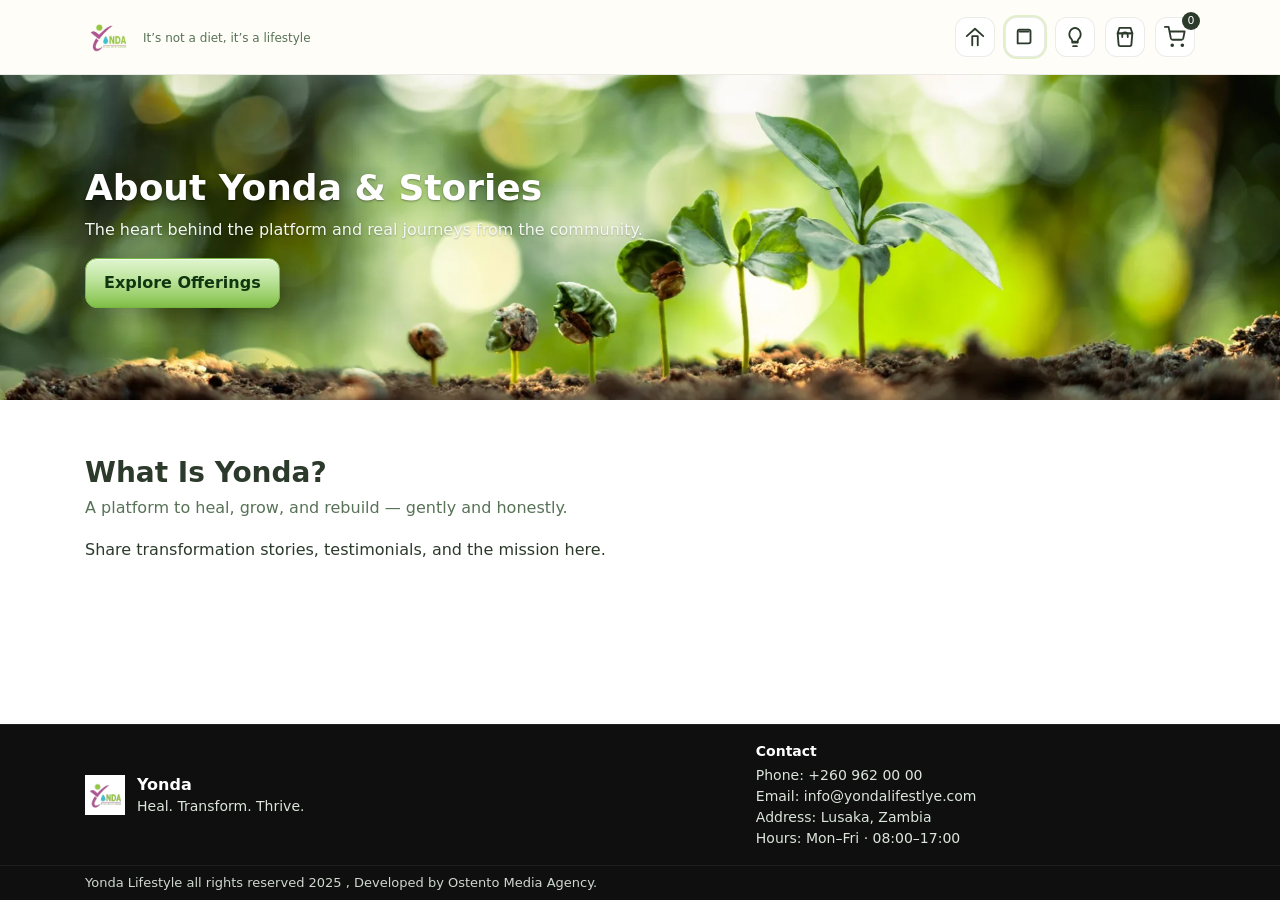
==== about-stories.html @ 1a81aca2 "feat: initialize Yonda life application with core site structure, global styles, and assets." ====
<!DOCTYPE html>
<html lang="en"><head>

  <meta charset="UTF-8">
  <meta name="viewport" content="width=device-width, initial-scale=1.0">
  <title>Yonda</title>
  <link rel="stylesheet" href="styles.css?v=6.4.3">
  <link rel="stylesheet" href="hero-images.css?v=6.4.3">
  <link rel="icon" href="icons/favicon.ico">
  <link rel="icon" type="image/png" sizes="32x32" href="icons/favicon-32x32.png">
  <link rel="icon" type="image/png" sizes="16x16" href="icons/favicon-16x16.png">
  <link rel="apple-touch-icon" href="icons/apple-touch-icon.png">
  <link rel="manifest" href="icons/site.webmanifest">
  <meta name="theme-color" content="#8BC34A">

<title>About & Stories – Yonda</title>
</head>
<body class="page-about">
<div class="site-wrapper">

  <header class="site-header">
    <div class="container">
      <div class="navbar">
        <div class="brand">
          <img src="images/yonda-logo.png" alt="Yonda logo" class="brand-logo-img" fetchpriority="high">
          <div><span class="brand-tagline">It’s not a diet, it’s a lifestyle</span></div>
        </div>
        <button class="nav-toggle" aria-expanded="false" aria-controls="site-menu" aria-label="Toggle menu"><svg viewBox="0 0 24 24" aria-hidden="true"><path d="M3 6h18M3 12h18M3 18h18" stroke="currentColor" stroke-width="2" stroke-linecap="round"/></svg></button>
        <nav id="site-menu" class="nav-links"><a href="index.html" class="nav-icon" aria-label="Home" title="Home"><svg viewBox="0 0 24 24" aria-hidden="true"><path d="M3 11l9-8 9 8"/><path d="M9 21V11h6v10"/></svg><span class="sr-only">Home</span></a> <a href="about-stories.html" class="nav-icon active" aria-label="About & Stories" title="About & Stories"><svg viewBox="0 0 24 24" aria-hidden="true"><path d="M4 19h12a2 2 0 0 0 2-2V6a2 2 0 0 0-2-2H6a2 2 0 0 0-2 2v13z"/><path d="M6 6h10"/></svg><span class="sr-only">About & Stories</span></a> <a href="learn-mindfulness.html" class="nav-icon" aria-label="Learn & Mindfulness" title="Learn & Mindfulness"><svg viewBox="0 0 24 24" aria-hidden="true"><path d="M9 18h6"/><path d="M10 22h4"/><path d="M12 2a7 7 0 0 0-4 12c1 1 1 2 1 3h6c0-1 0-2 1-3a7 7 0 0 0-4-12z"/></svg><span class="sr-only">Learn & Mindfulness</span></a> <a href="store.html" class="nav-icon" aria-label="Store (Courses & Books)" title="Store (Courses & Books)"><svg viewBox="0 0 24 24" aria-hidden="true"><path d="M6 2h12l2 6H4l2-6z"/><path d="M4 8h16l-1 12a2 2 0 0 1-2 2H7a2 2 0 0 1-2-2L4 8z"/><path d="M9 12v-2a3 3 0 0 1 6 0v2"/></svg><span class="sr-only">Store (Courses & Books)</span></a> <a href="cart.html" class="nav-icon" aria-label="Cart" title="Cart"><svg viewBox="0 0 24 24" aria-hidden="true"><circle cx="9" cy="21" r="1"/><circle cx="20" cy="21" r="1"/><path d="M1 1h4l2.5 12.5a2 2 0 0 0 2 1.5h9.5a2 2 0 0 0 2-1.5l1.5-7.5H6"/></svg><span id="cart-count" class="cart-badge">0</span><span class="sr-only">Cart</span></a></nav>
      </div>
    </div>
  </header>

<main>

<section class="hero">
  <div class="container">
    <div class="hero-content">
      <h1 class="hero-title">About Yonda & Stories</h1>
      <p class="hero-subtitle">The heart behind the platform and real journeys from the community.</p>
      <div class="hero-actions">
        <a href="store.html" class="btn btn-primary">Explore Offerings</a>
      </div>
    </div>
  </div>
</section>

<section class="section"><div class="container"><h2 class="section-heading">What Is Yonda?</h2><p class="section-subtitle">A platform to heal, grow, and rebuild — gently and honestly.</p><p>Share transformation stories, testimonials, and the mission here.</p></div></section>
</main>

<footer class="site-footer" role="contentinfo">
  <div class="footer-top">
    <div class="container footer-grid">
      <div class="footer-brand">
        <img src="images/yonda-footer.webp" alt="Yonda" loading="lazy" decoding="async" width="48" height="48">
        <div>
          <h4>Yonda</h4>
          <p>Heal. Transform. Thrive.</p>
        </div>
      </div>
      <div class="footer-contact">
        <strong>Contact</strong>
        <div>Phone: +260 962 00 00</div>
        <div>Email: info@yondalifestlye.com</div>
        <div>Address: Lusaka, Zambia</div>
        <div>Hours: Mon–Fri · 08:00–17:00</div>
      </div>
    </div>
  </div>
  <div class="footer-bottom">
    <div class="container" style="display:flex;justify-content:space-between;gap:12px;flex-wrap:wrap">
      <div>Yonda Lifestyle all rights reserved 2025 , Developed by Ostento Media Agency.</div>
      <div></div>
    </div>
  </div>
</footer>

</div>
<script src="products.js" defer></script><script src="site.js" defer></script>
<script src="menu.js" defer></script>
</body></html>
---- styles.css ----
:root{
  --green:#8BC34A; --green-dark:#689F38; --text:#2b3a2b; --muted:#577257;
  --card:#fff; --line:rgba(0,0,0,.08);
}

*{box-sizing:border-box}
html,body{height:100%}
body{margin:0; font:500 16px/1.5 system-ui,-apple-system,Segoe UI,Roboto,Inter,Arial; color:var(--text); background:#fff}

/* Layout core */
.site-wrapper{display:flex; min-height:100vh; flex-direction:column}
main{flex:1 0 auto}
.container{max-width:1150px; margin:0 auto; padding:0 20px}
.section{padding:56px 0}
.section-heading{margin:0 0 6px; font-size:28px; line-height:1.2}
.section-subtitle{margin:0 0 18px; color:var(--muted)}

/* Header — cream white, flat */
.site-header{background:#fffdf7; position:sticky; top:0; z-index:20; border-bottom:1px solid var(--line)}
.navbar{display:flex; align-items:center; justify-content:space-between; gap:14px; min-height:74px}
.brand{display:flex; align-items:center; gap:12px}
.brand-logo-img{width:46px; height:46px; object-fit:contain}
.brand-name{font-weight:800; letter-spacing:.2px}
.brand-tagline{font-size:12px; color:var(--muted)}

/* Nav icons — v6.1 behavior: always visible, wraps on mobile, NO toggle */
.nav-links{display:flex; align-items:center; gap:10px; flex-wrap:wrap}
.nav-icon{position:relative; display:inline-flex; align-items:center; justify-content:center; width:40px; height:40px; border-radius:12px; background:#fff; border:1px solid var(--line); transition:transform .15s ease, border-color .2s}
.nav-icon:hover{border-color:#cddfc6; transform:translateY(-1px)}
.nav-icon svg{width:22px; height:22px; stroke:#2b3a2b; stroke-width:2; fill:none; stroke-linecap:round; stroke-linejoin:round}
.nav-icon.active{outline:2px solid rgba(139,195,74,.25)}
.cart-badge{position:absolute; top:-6px; right:-6px; min-width:18px; height:18px; background:#2b3a2b; color:#fff; font-size:11px; border-radius:999px; display:inline-flex; align-items:center; justify-content:center; padding:0 5px}

/* Hero */
.hero{position:relative; padding:92px 0; background:#f6faf4 center/cover no-repeat}
.hero .container{position:relative}
.hero-title{font-size:36px; line-height:1.15; margin:0 0 10px}
.hero-subtitle{margin:0 0 16px; color:#2b3a2b; max-width:760px}

/* Grid & Cards */
.grid{display:grid; gap:16px}
.grid-3{grid-template-columns:repeat(3,minmax(0,1fr))}
@media (max-width:900px){ .grid-3{grid-template-columns:1fr} }
.card{background:var(--card); border:1px solid var(--line); border-radius:14px}
.card-tag{display:inline-block; background:#eaf6e7; color:#274227; padding:6px 10px; border-radius:999px; font-size:12px; margin:14px 14px 0}
.card-title{margin:10px 14px; font-size:18px}
.card-body{margin:0 14px 14px; color:#2b3a2b}
.card-image-placeholder{display:block; width:100%; aspect-ratio:16/9; background:linear-gradient(135deg,#e8f5e9,#f1f8e9); border-top:1px solid var(--line)}

/* Two column */
.two-column{display:grid; grid-template-columns:1fr 340px; gap:20px}
@media (max-width:900px){ .two-column{grid-template-columns:1fr} }
.aside-sticky{position:sticky; top:90px}

/* Buttons — glossy (as requested) */
.btn{position:relative; display:inline-block; border-radius:12px; padding:12px 18px; font-weight:800; text-decoration:none; border:1px solid #b9d9a0; cursor:pointer; background:#fff; color:#1b3a18; transition:transform .15s ease, filter .2s}
.btn:active{transform:translateY(1px)}
.btn:focus{outline:0; box-shadow:0 0 0 3px rgba(139,195,74,.22)}
.btn-primary{
  color:#103610;
  background-image:
    linear-gradient(180deg, rgba(255,255,255,.62), rgba(255,255,255,0)),
    linear-gradient(180deg, #ACE57F, #7FBE45);
  border:1px solid #78b63f;
  box-shadow: inset 0 1px 0 rgba(255,255,255,.55), 0 10px 18px rgba(139,195,74,.25);
}
.btn-primary:hover{ filter:brightness(1.04) }
.btn-outline{
  color:#214021;
  background-image:
    linear-gradient(180deg, rgba(255,255,255,.55), rgba(255,255,255,0)),
    linear-gradient(180deg, #ffffff, #f7fff0);
  border:1px solid #c8ddbb;
  box-shadow: inset 0 1px 0 rgba(255,255,255,.65);
}
.btn-outline:hover{ filter:brightness(1.02) }

/* Forms */
.fieldset{background:#fff; border:1px solid var(--line); border-radius:14px; padding:14px}
.legend{font-weight:800; margin:2px 0 12px}
.form{display:block}
.form-grid-2{display:grid; grid-template-columns:1fr 1fr; gap:12px}
@media (max-width:900px){ .form-grid-2{grid-template-columns:1fr} }
.label{display:block; font-size:13px; color:#2b3a2b; margin-bottom:6px}
.input,.textarea{width:100%; background:#fbfff7; border:1px solid #cddfc6; border-radius:12px; padding:12px 12px; font-size:16px; outline:0; transition:box-shadow .15s,border-color .15s}
.input:focus,.textarea:focus{border-color:#7fbf45; box-shadow:0 0 0 3px rgba(139,195,74,.22)}
.textarea{resize:vertical}
.help{font-size:12px; color:#577257; margin-top:5px}
.radio-row{display:flex; gap:8px; flex-wrap:wrap}
.radio-pill{display:inline-flex; align-items:center; gap:8px; padding:10px 14px; background:#fff; border:1px solid #cddfc6; border-radius:999px; cursor:pointer}
.radio-pill input{accent-color:#7fbf45}

/* Footer — black color, compact; content already in HTML */
.site-footer{margin-top:20px; background:#0e0f0e; color:#e9eee9; border-top:1px solid #1c1f1c}
.site-footer a{color:#b6e5a2; text-decoration:none}
.site-footer a:hover{text-decoration:underline}
.site-footer .footer-top{padding:16px 0}
.site-footer .footer-bottom{padding:8px 0; border-top:1px solid #1c1f1c; font-size:13px; line-height:1.35; color:#cfd8cf}
.site-footer .footer-grid{display:grid; grid-template-columns:1.5fr 1fr; gap:12px; align-items:center}
@media (max-width:900px){ .site-footer .footer-grid{grid-template-columns:1fr} }
.site-footer .footer-brand{display:flex; gap:12px; align-items:flex-start}
.site-footer .footer-brand img{width:40px; height:40px; object-fit:contain}
.site-footer .footer-brand h4{margin:0; font-size:16px; line-height:1.25; color:#fff}
.site-footer .footer-brand p{margin:2px 0 0; font-size:14px; line-height:1.35; color:#dce5dc}
.site-footer .footer-contact strong{display:block; margin-bottom:4px; font-size:14px; color:#fff}
.site-footer .footer-contact div{margin:2px 0; font-size:14px; line-height:1.35; color:#dce5dc}

/* A11y */
.sr-only{position:absolute; width:1px; height:1px; padding:0; margin:-1px; overflow:hidden; clip:rect(0,0,0,0); white-space:nowrap; border:0}


/* === v6.4.4: Hero text to white for stronger contrast on imagery === */
.hero-title{ color:#ffffff !important; text-shadow:0 1px 2px rgba(0,0,0,.35); }
.hero-subtitle{ color:#f3f8f3 !important; text-shadow:0 1px 2px rgba(0,0,0,.25); }
/* Keep buttons readable on photo backgrounds */
.hero .btn-primary{ box-shadow: inset 0 1px 0 rgba(255,255,255,.55), 0 10px 18px rgba(0,0,0,.25); }
.hero .btn-outline{ background-image:
  linear-gradient(180deg, rgba(255,255,255,.65), rgba(255,255,255,.08)),
  linear-gradient(180deg, #ffffff, #f7fff0);
}



/* v6.4.5: Two-shade green typography */
body, .card-body, .section-heading{ color: var(--text); }
.section-subtitle, .help, .brand-tagline{ color: var(--muted); }



/* v6.4.6 — Info card layout for short notices */
.info-card .info-row{
  display:flex; align-items:flex-start; gap:10px; padding:12px 14px; border-top:1px solid var(--line);
}
.info-card .info-row:first-child{ border-top:none; }
.info-card .info-row svg{
  width:18px; height:18px; flex:0 0 18px;
  stroke: var(--muted); stroke-width:2; fill:none; stroke-linecap:round; stroke-linejoin:round;
  margin-top:2px;
}
.info-card .info-text{
  margin:0; color: var(--muted);
  line-height:1.45;
}


/* v6.4.7 — Mobile hamburger nav (desktop unchanged) */
.nav-toggle{
  display:none; align-items:center; justify-content:center;
  width:40px; height:40px; border-radius:12px;
  background:#fff; border:1px solid var(--line); color:#2b3a2b;
  cursor:pointer; transition:transform .15s ease, border-color .2s;
}
.nav-toggle:hover{ border-color:#cddfc6; transform:translateY(-1px); }
.nav-toggle svg{ width:22px; height:22px; }

@media (max-width:900px){
  .navbar{ flex-wrap:wrap; }
  .nav-toggle{ display:inline-flex; }
  .nav-links{
    display:none; width:100%; margin-top:8px;
    background:#fffdf7; border:1px solid var(--line); border-radius:12px; padding:8px;
  }
  body.nav-open .nav-links{ display:flex; flex-wrap:wrap; }
}
---- hero-images.css ----
body.page-home .hero{background-image:image-set(url('images/hero-wellness-home.webp') type('image/webp'), url('images/hero-wellness-home.jpg') type('image/jpeg'));}
body.page-about .hero{background-image:image-set(url('images/hero-wellness-about.webp') type('image/webp'), url('images/hero-wellness-about.jpg') type('image/jpeg'));}
body.page-learn .hero{background-image:image-set(url('images/hero-wellness-learn.webp') type('image/webp'), url('images/hero-wellness-learn.jpg') type('image/jpeg'));}
body.page-store .hero{background-image:image-set(url('images/hero-wellness-store.webp') type('image/webp'), url('images/hero-wellness-store.jpg') type('image/jpeg'));}
body.page-cart .hero{background-image:image-set(url('images/hero-wellness-cart.webp') type('image/webp'), url('images/hero-wellness-cart.jpg') type('image/jpeg'));}
body.page-checkout .hero{background-image:image-set(url('images/hero-wellness-checkout.webp') type('image/webp'), url('images/hero-wellness-checkout.jpg') type('image/jpeg'));}
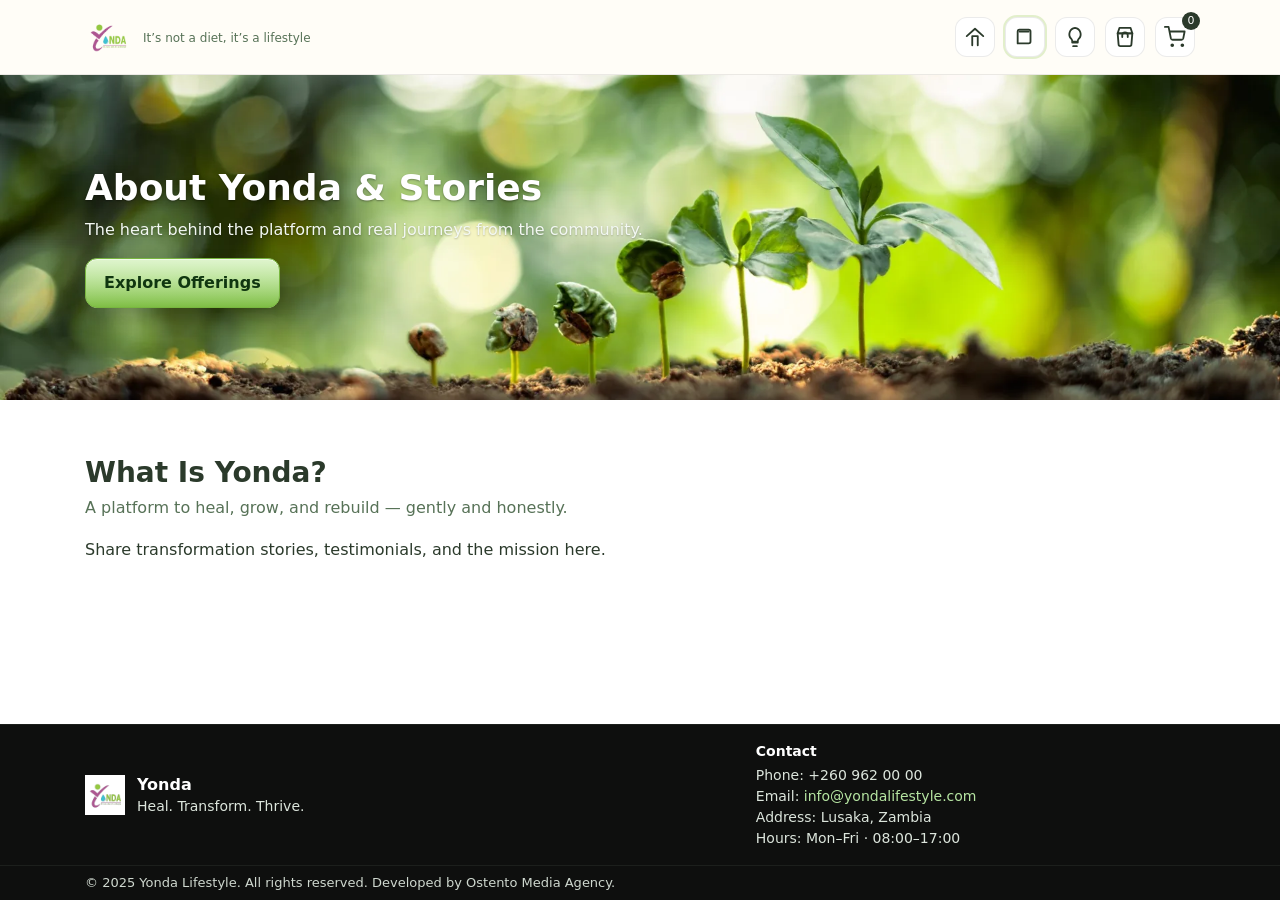
==== commit b3bc2c4e: "Fix cart/checkout bugs and harden the site - Remove duplicate <title> on every page so descriptive t" ====
--- a/about-stories.html
+++ b/about-stories.html
@@ -3,17 +3,20 @@
 
   <meta charset="UTF-8">
   <meta name="viewport" content="width=device-width, initial-scale=1.0">
-  <title>Yonda</title>
-  <link rel="stylesheet" href="styles.css?v=6.4.3">
-  <link rel="stylesheet" href="hero-images.css?v=6.4.3">
+  <title>About & Stories – Yonda</title>
+  <meta name="description" content="The mission behind Yonda and real transformation stories from our community.">
+  <link rel="stylesheet" href="styles.css?v=6.5.0">
+  <link rel="stylesheet" href="hero-images.css?v=6.5.0">
   <link rel="icon" href="icons/favicon.ico">
   <link rel="icon" type="image/png" sizes="32x32" href="icons/favicon-32x32.png">
   <link rel="icon" type="image/png" sizes="16x16" href="icons/favicon-16x16.png">
   <link rel="apple-touch-icon" href="icons/apple-touch-icon.png">
   <link rel="manifest" href="icons/site.webmanifest">
   <meta name="theme-color" content="#8BC34A">
-
-<title>About & Stories – Yonda</title>
+  <meta property="og:title" content="About & Stories – Yonda">
+  <meta property="og:description" content="The mission behind Yonda and real transformation stories from our community.">
+  <meta property="og:type" content="website">
+  <meta property="og:image" content="images/yonda-logo.png">
 </head>
 <body class="page-about">
 <div class="site-wrapper">
@@ -61,7 +64,7 @@
       <div class="footer-contact">
         <strong>Contact</strong>
         <div>Phone: +260 962 00 00</div>
-        <div>Email: info@yondalifestlye.com</div>
+        <div>Email: <a href="mailto:info@yondalifestyle.com">info@yondalifestyle.com</a></div>
         <div>Address: Lusaka, Zambia</div>
         <div>Hours: Mon–Fri · 08:00–17:00</div>
       </div>
@@ -69,7 +72,7 @@
   </div>
   <div class="footer-bottom">
     <div class="container" style="display:flex;justify-content:space-between;gap:12px;flex-wrap:wrap">
-      <div>Yonda Lifestyle all rights reserved 2025 , Developed by Ostento Media Agency.</div>
+      <div>© 2025 Yonda Lifestyle. All rights reserved. Developed by Ostento Media Agency.</div>
       <div></div>
     </div>
   </div>
--- a/styles.css
+++ b/styles.css
@@ -163,3 +163,40 @@
   }
   body.nav-open .nav-links{ display:flex; flex-wrap:wrap; }
 }
+
+
+/* v6.5.0 — Store filters, cart/checkout rows, and form validation */
+
+/* Active store filter */
+.btn[data-filter][aria-pressed="true"]{
+  color:#103610;
+  background-image:
+    linear-gradient(180deg, rgba(255,255,255,.62), rgba(255,255,255,0)),
+    linear-gradient(180deg, #ACE57F, #7FBE45);
+  border:1px solid #78b63f;
+  box-shadow: inset 0 1px 0 rgba(255,255,255,.55);
+}
+
+/* Add-to-cart confirmation state */
+.btn-added{ filter:brightness(1.05); cursor:default; }
+
+/* Cart line items */
+.cart-row{ padding:12px; margin-bottom:8px; }
+.qty-input{
+  width:70px; margin:0 6px; padding:6px 8px;
+  background:#fbfff7; border:1px solid #cddfc6; border-radius:8px; font-size:15px;
+}
+.qty-input:focus{ outline:0; border-color:#7fbf45; box-shadow:0 0 0 3px rgba(139,195,74,.22); }
+.cart-remove{ float:right; padding:8px 12px; }
+
+/* Order summary rows (cart + checkout) */
+.summary-row{ display:flex; justify-content:space-between; }
+.summary-line{ display:flex; justify-content:space-between; margin:6px 0; }
+
+/* Form validation feedback */
+.input-error{ border-color:#d64545 !important; box-shadow:0 0 0 3px rgba(214,69,69,.18) !important; }
+.form-error{
+  margin:0 0 .8rem; padding:10px 12px;
+  background:#fdecec; border:1px solid #f3b4b4; border-radius:10px;
+  color:#8a1f1f; font-size:14px; line-height:1.4;
+}
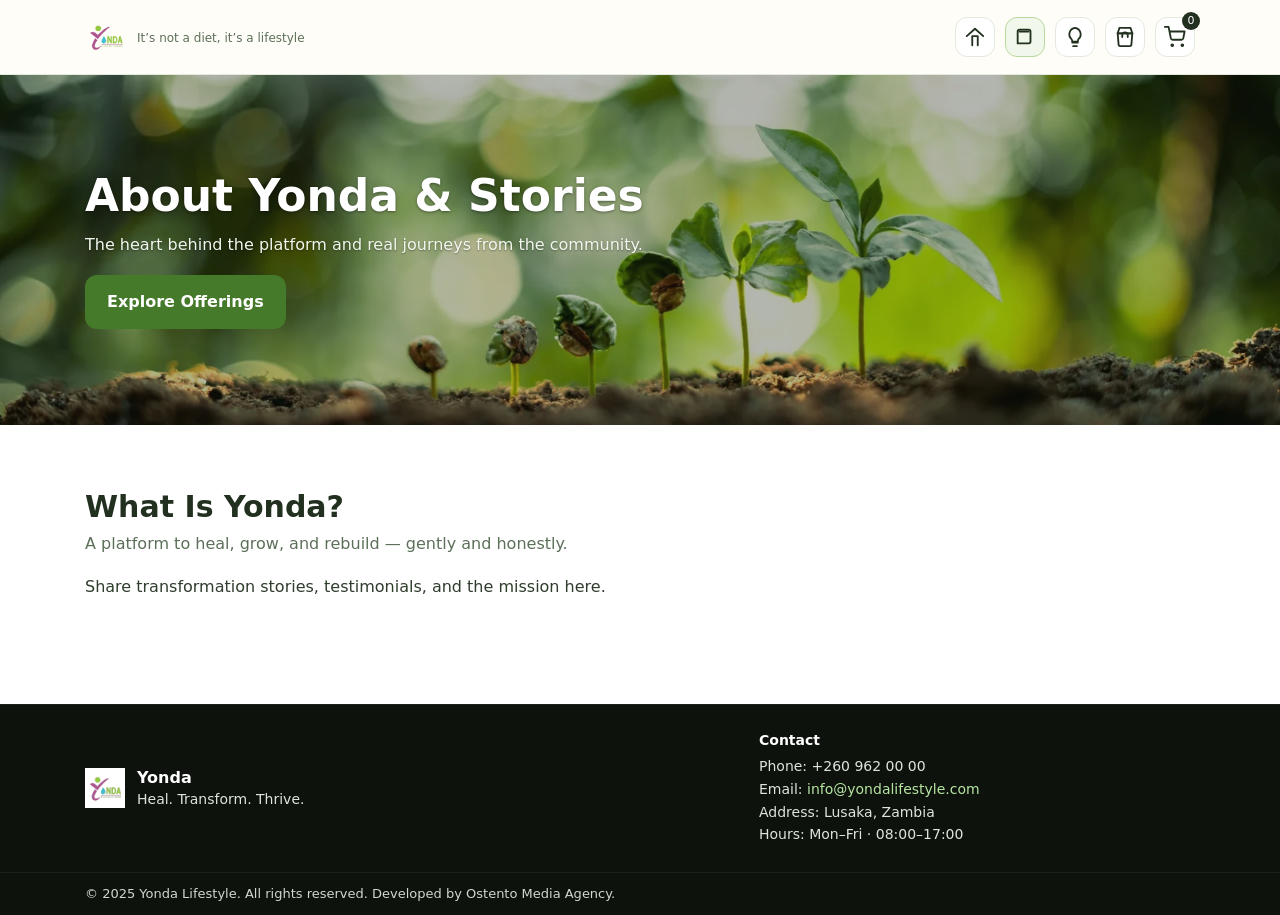
==== commit 62f7681f: "Redesign UI: flat/solid, mobile-first, chunky product cards - Rewrite styles.css as a mobile-first s" ====
--- a/about-stories.html
+++ b/about-stories.html
@@ -5,8 +5,8 @@
   <meta name="viewport" content="width=device-width, initial-scale=1.0">
   <title>About & Stories – Yonda</title>
   <meta name="description" content="The mission behind Yonda and real transformation stories from our community.">
-  <link rel="stylesheet" href="styles.css?v=6.5.0">
-  <link rel="stylesheet" href="hero-images.css?v=6.5.0">
+  <link rel="stylesheet" href="styles.css?v=6.6.0">
+  <link rel="stylesheet" href="hero-images.css?v=6.6.0">
   <link rel="icon" href="icons/favicon.ico">
   <link rel="icon" type="image/png" sizes="32x32" href="icons/favicon-32x32.png">
   <link rel="icon" type="image/png" sizes="16x16" href="icons/favicon-16x16.png">
--- a/styles.css
+++ b/styles.css
@@ -1,202 +1,270 @@
+/* ============================================================
+   Yonda — mobile-first, flat/solid design system (v6.6.0)
+   ============================================================ */
 
 :root{
-  --green:#8BC34A; --green-dark:#689F38; --text:#2b3a2b; --muted:#577257;
-  --card:#fff; --line:rgba(0,0,0,.08);
+  /* Greens */
+  --green:#7cb342;
+  --green-50:#f1f7ea;
+  --green-100:#e4f0d8;
+  --green-300:#b9d99c;
+  --green-600:#5a9636;
+  --green-700:#457a2a;
+  --green-800:#356021;
+
+  /* Neutrals */
+  --ink:#22301f;
+  --text:#2f3d2c;
+  --muted:#5c7059;
+  --line:#e3e9dd;
+  --bg:#ffffff;
+  --bg-soft:#f4f7ef;
+  --card:#ffffff;
+
+  --tag-bg:#e9f3e1;
+  --tag-text:#33612a;
+  --focus:#8bc34a;
+
+  --radius:14px;
+  --radius-lg:18px;
+  --shadow:0 6px 20px rgba(34,48,31,.08);
 }
 
 *{box-sizing:border-box}
+html{scroll-behavior:smooth}
 html,body{height:100%}
-body{margin:0; font:500 16px/1.5 system-ui,-apple-system,Segoe UI,Roboto,Inter,Arial; color:var(--text); background:#fff}
-
-/* Layout core */
+body{
+  margin:0;
+  font:400 16px/1.6 system-ui,-apple-system,Segoe UI,Roboto,Inter,Arial,sans-serif;
+  color:var(--text); background:var(--bg);
+  -webkit-font-smoothing:antialiased;
+}
+img{max-width:100%; height:auto}
+a{color:var(--green-800)}
+
+/* -------- Layout core (mobile-first) -------- */
 .site-wrapper{display:flex; min-height:100vh; flex-direction:column}
 main{flex:1 0 auto}
-.container{max-width:1150px; margin:0 auto; padding:0 20px}
-.section{padding:56px 0}
-.section-heading{margin:0 0 6px; font-size:28px; line-height:1.2}
+.container{width:100%; max-width:1150px; margin:0 auto; padding:0 16px}
+.section{padding:40px 0}
+.section-heading{margin:0 0 6px; font-size:24px; line-height:1.2; color:var(--ink); font-weight:800}
 .section-subtitle{margin:0 0 18px; color:var(--muted)}
 
-/* Header — cream white, flat */
+/* -------- Header -------- */
 .site-header{background:#fffdf7; position:sticky; top:0; z-index:20; border-bottom:1px solid var(--line)}
-.navbar{display:flex; align-items:center; justify-content:space-between; gap:14px; min-height:74px}
-.brand{display:flex; align-items:center; gap:12px}
-.brand-logo-img{width:46px; height:46px; object-fit:contain}
+.navbar{display:flex; align-items:center; justify-content:space-between; gap:12px; min-height:64px}
+.brand{display:flex; align-items:center; gap:10px}
+.brand-logo-img{width:42px; height:42px; object-fit:contain}
 .brand-name{font-weight:800; letter-spacing:.2px}
 .brand-tagline{font-size:12px; color:var(--muted)}
 
-/* Nav icons — v6.1 behavior: always visible, wraps on mobile, NO toggle */
-.nav-links{display:flex; align-items:center; gap:10px; flex-wrap:wrap}
-.nav-icon{position:relative; display:inline-flex; align-items:center; justify-content:center; width:40px; height:40px; border-radius:12px; background:#fff; border:1px solid var(--line); transition:transform .15s ease, border-color .2s}
-.nav-icon:hover{border-color:#cddfc6; transform:translateY(-1px)}
-.nav-icon svg{width:22px; height:22px; stroke:#2b3a2b; stroke-width:2; fill:none; stroke-linecap:round; stroke-linejoin:round}
-.nav-icon.active{outline:2px solid rgba(139,195,74,.25)}
-.cart-badge{position:absolute; top:-6px; right:-6px; min-width:18px; height:18px; background:#2b3a2b; color:#fff; font-size:11px; border-radius:999px; display:inline-flex; align-items:center; justify-content:center; padding:0 5px}
-
-/* Hero */
-.hero{position:relative; padding:92px 0; background:#f6faf4 center/cover no-repeat}
-.hero .container{position:relative}
-.hero-title{font-size:36px; line-height:1.15; margin:0 0 10px}
-.hero-subtitle{margin:0 0 16px; color:#2b3a2b; max-width:760px}
-
-/* Grid & Cards */
-.grid{display:grid; gap:16px}
-.grid-3{grid-template-columns:repeat(3,minmax(0,1fr))}
-@media (max-width:900px){ .grid-3{grid-template-columns:1fr} }
-.card{background:var(--card); border:1px solid var(--line); border-radius:14px}
-.card-tag{display:inline-block; background:#eaf6e7; color:#274227; padding:6px 10px; border-radius:999px; font-size:12px; margin:14px 14px 0}
-.card-title{margin:10px 14px; font-size:18px}
-.card-body{margin:0 14px 14px; color:#2b3a2b}
-.card-image-placeholder{display:block; width:100%; aspect-ratio:16/9; background:linear-gradient(135deg,#e8f5e9,#f1f8e9); border-top:1px solid var(--line)}
-
-/* Two column */
-.two-column{display:grid; grid-template-columns:1fr 340px; gap:20px}
-@media (max-width:900px){ .two-column{grid-template-columns:1fr} }
-.aside-sticky{position:sticky; top:90px}
-
-/* Buttons — glossy (as requested) */
-.btn{position:relative; display:inline-block; border-radius:12px; padding:12px 18px; font-weight:800; text-decoration:none; border:1px solid #b9d9a0; cursor:pointer; background:#fff; color:#1b3a18; transition:transform .15s ease, filter .2s}
-.btn:active{transform:translateY(1px)}
-.btn:focus{outline:0; box-shadow:0 0 0 3px rgba(139,195,74,.22)}
-.btn-primary{
-  color:#103610;
-  background-image:
-    linear-gradient(180deg, rgba(255,255,255,.62), rgba(255,255,255,0)),
-    linear-gradient(180deg, #ACE57F, #7FBE45);
-  border:1px solid #78b63f;
-  box-shadow: inset 0 1px 0 rgba(255,255,255,.55), 0 10px 18px rgba(139,195,74,.25);
-}
-.btn-primary:hover{ filter:brightness(1.04) }
-.btn-outline{
-  color:#214021;
-  background-image:
-    linear-gradient(180deg, rgba(255,255,255,.55), rgba(255,255,255,0)),
-    linear-gradient(180deg, #ffffff, #f7fff0);
-  border:1px solid #c8ddbb;
-  box-shadow: inset 0 1px 0 rgba(255,255,255,.65);
-}
-.btn-outline:hover{ filter:brightness(1.02) }
-
-/* Forms */
-.fieldset{background:#fff; border:1px solid var(--line); border-radius:14px; padding:14px}
-.legend{font-weight:800; margin:2px 0 12px}
+/* Nav — mobile-first: toggle button + collapsible menu */
+.nav-toggle{
+  display:inline-flex; align-items:center; justify-content:center;
+  width:44px; height:44px; border-radius:12px;
+  background:#fff; border:1px solid var(--line); color:var(--ink);
+  cursor:pointer; transition:border-color .2s;
+}
+.nav-toggle:hover{ border-color:var(--green-300) }
+.nav-toggle svg{ width:24px; height:24px }
+
+.nav-links{
+  display:none; width:100%; margin-top:8px;
+  background:#fffdf7; border:1px solid var(--line); border-radius:12px; padding:8px;
+  flex-wrap:wrap; gap:8px;
+}
+body.nav-open .nav-links{ display:flex }
+
+.nav-icon{
+  position:relative; display:inline-flex; align-items:center; justify-content:center;
+  width:44px; height:44px; border-radius:12px;
+  background:#fff; border:1px solid var(--line); transition:border-color .2s, background-color .2s;
+}
+.nav-icon:hover{ border-color:var(--green-300) }
+.nav-icon svg{ width:22px; height:22px; stroke:var(--ink); stroke-width:2; fill:none; stroke-linecap:round; stroke-linejoin:round }
+.nav-icon.active{ background:var(--green-50); border-color:var(--green-300) }
+.cart-badge{
+  position:absolute; top:-6px; right:-6px; min-width:18px; height:18px;
+  background:var(--ink); color:#fff; font-size:11px; border-radius:999px;
+  display:inline-flex; align-items:center; justify-content:center; padding:0 5px;
+}
+
+/* -------- Hero -------- */
+.hero{position:relative; padding:56px 0; background:#eef4e8 center/cover no-repeat}
+.hero::after{content:""; position:absolute; inset:0; background:rgba(20,32,16,.32)}
+.hero .container{position:relative; z-index:1}
+.hero-title{font-size:30px; line-height:1.15; margin:0 0 10px; color:#fff; font-weight:800; text-shadow:0 1px 3px rgba(0,0,0,.4)}
+.hero-subtitle{margin:0 0 18px; color:#f2f7ee; max-width:720px; text-shadow:0 1px 2px rgba(0,0,0,.35)}
+.hero-actions{display:flex; flex-wrap:wrap; gap:12px}
+
+/* -------- Buttons (solid, flat) -------- */
+.btn{
+  display:inline-flex; align-items:center; justify-content:center; gap:8px;
+  min-height:48px; padding:12px 20px;
+  border-radius:12px; border:2px solid transparent;
+  font-weight:700; font-size:16px; text-decoration:none; cursor:pointer;
+  transition:background-color .15s ease, border-color .15s ease, color .15s ease;
+}
+.btn:active{ transform:translateY(1px) }
+.btn:focus-visible{ outline:3px solid var(--focus); outline-offset:2px }
+.btn-primary{ background:var(--green-700); color:#fff; border-color:var(--green-700) }
+.btn-primary:hover{ background:var(--green-800); border-color:var(--green-800) }
+.btn-outline{ background:#fff; color:var(--green-800); border-color:var(--green-300) }
+.btn-outline:hover{ background:var(--green-50); border-color:var(--green-600) }
+.btn-block{ width:100% }
+
+/* -------- Grid & generic cards -------- */
+.grid{display:grid; gap:16px; grid-template-columns:1fr}
+.card{background:var(--card); border:1px solid var(--line); border-radius:var(--radius); overflow:hidden}
+.card-tag{
+  display:inline-block; background:var(--tag-bg); color:var(--tag-text);
+  padding:5px 12px; border-radius:999px; font-size:12px; font-weight:700; margin:14px 14px 0;
+}
+.card-title{margin:10px 14px; font-size:18px; color:var(--ink); font-weight:800}
+.card-body{margin:0 14px 14px; color:var(--text)}
+.card-image-placeholder{
+  display:flex; align-items:center; justify-content:center;
+  width:100%; aspect-ratio:16/10; background:var(--green-50); border-bottom:1px solid var(--line);
+  color:var(--green-600); font-size:38px;
+}
+.card-image-placeholder::before{ content:"🌿" }
+
+/* -------- Product cards (chunky) -------- */
+.product-card{display:flex; flex-direction:column; transition:border-color .15s ease, box-shadow .15s ease, transform .15s ease}
+.product-card:hover{ border-color:var(--green-300); box-shadow:var(--shadow); transform:translateY(-2px) }
+.product-cover{
+  display:flex; align-items:center; justify-content:center;
+  aspect-ratio:16/9; width:100%; color:#fff;
+}
+.product-cover .product-emoji{ font-size:56px; line-height:1; filter:drop-shadow(0 2px 3px rgba(0,0,0,.25)) }
+.product-cover--course{ background:#3f7a2b }
+.product-cover--ebook{ background:#4f9a86 }
+.product-cover--book{ background:#8a9a3c }
+.product-info{display:flex; flex-direction:column; flex:1; padding:0 4px 4px}
+.product-title{margin:12px 16px 6px; font-size:20px; line-height:1.25; color:var(--ink); font-weight:800}
+.product-blurb{margin:0 16px 14px; color:var(--muted); font-size:14.5px}
+.product-foot{margin-top:auto; padding:0 16px 16px}
+.product-price{display:block; font-size:22px; font-weight:800; color:var(--green-800); margin-bottom:12px}
+
+/* -------- Two column layout -------- */
+.two-column{display:grid; grid-template-columns:1fr; gap:20px}
+.aside-sticky{position:static}
+
+/* -------- Forms -------- */
+.fieldset{background:#fff; border:1px solid var(--line); border-radius:var(--radius); padding:16px}
+.legend{font-weight:800; margin:2px 0 12px; color:var(--ink)}
 .form{display:block}
-.form-grid-2{display:grid; grid-template-columns:1fr 1fr; gap:12px}
-@media (max-width:900px){ .form-grid-2{grid-template-columns:1fr} }
-.label{display:block; font-size:13px; color:#2b3a2b; margin-bottom:6px}
-.input,.textarea{width:100%; background:#fbfff7; border:1px solid #cddfc6; border-radius:12px; padding:12px 12px; font-size:16px; outline:0; transition:box-shadow .15s,border-color .15s}
-.input:focus,.textarea:focus{border-color:#7fbf45; box-shadow:0 0 0 3px rgba(139,195,74,.22)}
+.form-grid-2{display:grid; grid-template-columns:1fr; gap:12px}
+.label{display:block; font-size:13px; color:var(--text); margin-bottom:6px; font-weight:600}
+.input,.textarea{
+  width:100%; background:#fff; border:1px solid var(--green-300); border-radius:12px;
+  padding:12px; font-size:16px; color:var(--text); outline:0;
+  transition:box-shadow .15s, border-color .15s;
+}
+.input:focus,.textarea:focus{ border-color:var(--green-600); box-shadow:0 0 0 3px rgba(139,195,74,.22) }
 .textarea{resize:vertical}
-.help{font-size:12px; color:#577257; margin-top:5px}
+.help{font-size:12px; color:var(--muted); margin-top:5px}
 .radio-row{display:flex; gap:8px; flex-wrap:wrap}
-.radio-pill{display:inline-flex; align-items:center; gap:8px; padding:10px 14px; background:#fff; border:1px solid #cddfc6; border-radius:999px; cursor:pointer}
-.radio-pill input{accent-color:#7fbf45}
-
-/* Footer — black color, compact; content already in HTML */
-.site-footer{margin-top:20px; background:#0e0f0e; color:#e9eee9; border-top:1px solid #1c1f1c}
+.radio-pill{
+  display:inline-flex; align-items:center; gap:8px; padding:11px 15px;
+  background:#fff; border:2px solid var(--green-300); border-radius:999px; cursor:pointer;
+  font-weight:600; transition:border-color .15s, background-color .15s;
+}
+.radio-pill:hover{ border-color:var(--green-600) }
+.radio-pill:has(input:checked){ background:var(--green-50); border-color:var(--green-700); color:var(--green-800) }
+.radio-pill input{ accent-color:var(--green-700) }
+
+/* -------- Cart & checkout rows -------- */
+.btn[data-filter]{padding:10px 16px; min-height:44px}
+.btn[data-filter][aria-pressed="true"]{ background:var(--green-700); color:#fff; border-color:var(--green-700) }
+.btn-added{ background:var(--green-800); color:#fff; border-color:var(--green-800); cursor:default }
+
+.cart-row{ padding:14px 16px; margin-bottom:10px }
+.cart-row strong{ color:var(--ink) }
+.qty-input{
+  width:72px; margin:0 6px; padding:8px; text-align:center;
+  background:#fff; border:1px solid var(--green-300); border-radius:8px; font-size:15px;
+}
+.qty-input:focus{ outline:0; border-color:var(--green-600); box-shadow:0 0 0 3px rgba(139,195,74,.22) }
+.cart-remove{ float:right; padding:8px 12px; min-height:auto }
+
+.summary-row{ display:flex; justify-content:space-between; font-size:18px }
+.summary-row strong{ color:var(--ink) }
+.summary-line{ display:flex; justify-content:space-between; margin:8px 0 }
+
+/* -------- Form validation -------- */
+.input-error{ border-color:#d64545 !important; box-shadow:0 0 0 3px rgba(214,69,69,.18) !important }
+.form-error{
+  margin:0 0 .8rem; padding:12px 14px;
+  background:#fdecec; border:1px solid #f3b4b4; border-radius:12px;
+  color:#8a1f1f; font-size:14px; line-height:1.45; font-weight:600;
+}
+
+/* -------- Info card -------- */
+.info-card .info-row{
+  display:flex; align-items:flex-start; gap:10px; padding:14px 16px; border-top:1px solid var(--line);
+}
+.info-card .info-row:first-child{ border-top:none }
+.info-card .info-row svg{
+  width:18px; height:18px; flex:0 0 18px;
+  stroke:var(--green-600); stroke-width:2; fill:none; stroke-linecap:round; stroke-linejoin:round; margin-top:2px;
+}
+.info-card .info-text{ margin:0; color:var(--muted); line-height:1.45 }
+
+/* -------- Footer -------- */
+.site-footer{margin-top:24px; background:#0e120d; color:#e9eee9; border-top:1px solid #1c1f1c}
 .site-footer a{color:#b6e5a2; text-decoration:none}
 .site-footer a:hover{text-decoration:underline}
-.site-footer .footer-top{padding:16px 0}
-.site-footer .footer-bottom{padding:8px 0; border-top:1px solid #1c1f1c; font-size:13px; line-height:1.35; color:#cfd8cf}
-.site-footer .footer-grid{display:grid; grid-template-columns:1.5fr 1fr; gap:12px; align-items:center}
-@media (max-width:900px){ .site-footer .footer-grid{grid-template-columns:1fr} }
+.site-footer .footer-top{padding:24px 0}
+.site-footer .footer-bottom{padding:12px 0; border-top:1px solid #1c1f1c; font-size:13px; line-height:1.4; color:#cfd8cf}
+.site-footer .footer-grid{display:grid; grid-template-columns:1fr; gap:20px}
 .site-footer .footer-brand{display:flex; gap:12px; align-items:flex-start}
 .site-footer .footer-brand img{width:40px; height:40px; object-fit:contain}
 .site-footer .footer-brand h4{margin:0; font-size:16px; line-height:1.25; color:#fff}
 .site-footer .footer-brand p{margin:2px 0 0; font-size:14px; line-height:1.35; color:#dce5dc}
-.site-footer .footer-contact strong{display:block; margin-bottom:4px; font-size:14px; color:#fff}
-.site-footer .footer-contact div{margin:2px 0; font-size:14px; line-height:1.35; color:#dce5dc}
-
-/* A11y */
+.site-footer .footer-contact strong{display:block; margin-bottom:6px; font-size:14px; color:#fff}
+.site-footer .footer-contact div{margin:3px 0; font-size:14px; line-height:1.4; color:#dce5dc}
+
+/* -------- A11y -------- */
 .sr-only{position:absolute; width:1px; height:1px; padding:0; margin:-1px; overflow:hidden; clip:rect(0,0,0,0); white-space:nowrap; border:0}
 
-
-/* === v6.4.4: Hero text to white for stronger contrast on imagery === */
-.hero-title{ color:#ffffff !important; text-shadow:0 1px 2px rgba(0,0,0,.35); }
-.hero-subtitle{ color:#f3f8f3 !important; text-shadow:0 1px 2px rgba(0,0,0,.25); }
-/* Keep buttons readable on photo backgrounds */
-.hero .btn-primary{ box-shadow: inset 0 1px 0 rgba(255,255,255,.55), 0 10px 18px rgba(0,0,0,.25); }
-.hero .btn-outline{ background-image:
-  linear-gradient(180deg, rgba(255,255,255,.65), rgba(255,255,255,.08)),
-  linear-gradient(180deg, #ffffff, #f7fff0);
-}
-
-
-
-/* v6.4.5: Two-shade green typography */
-body, .card-body, .section-heading{ color: var(--text); }
-.section-subtitle, .help, .brand-tagline{ color: var(--muted); }
-
-
-
-/* v6.4.6 — Info card layout for short notices */
-.info-card .info-row{
-  display:flex; align-items:flex-start; gap:10px; padding:12px 14px; border-top:1px solid var(--line);
-}
-.info-card .info-row:first-child{ border-top:none; }
-.info-card .info-row svg{
-  width:18px; height:18px; flex:0 0 18px;
-  stroke: var(--muted); stroke-width:2; fill:none; stroke-linecap:round; stroke-linejoin:round;
-  margin-top:2px;
-}
-.info-card .info-text{
-  margin:0; color: var(--muted);
-  line-height:1.45;
-}
-
-
-/* v6.4.7 — Mobile hamburger nav (desktop unchanged) */
-.nav-toggle{
-  display:none; align-items:center; justify-content:center;
-  width:40px; height:40px; border-radius:12px;
-  background:#fff; border:1px solid var(--line); color:#2b3a2b;
-  cursor:pointer; transition:transform .15s ease, border-color .2s;
-}
-.nav-toggle:hover{ border-color:#cddfc6; transform:translateY(-1px); }
-.nav-toggle svg{ width:22px; height:22px; }
-
-@media (max-width:900px){
-  .navbar{ flex-wrap:wrap; }
-  .nav-toggle{ display:inline-flex; }
+/* ============================================================
+   Tablet — 600px and up
+   ============================================================ */
+@media (min-width:600px){
+  .container{padding:0 20px}
+  .section{padding:52px 0}
+  .section-heading{font-size:26px}
+  .hero{padding:72px 0}
+  .hero-title{font-size:38px}
+  .grid{gap:20px; grid-template-columns:repeat(2,minmax(0,1fr))}
+  .form-grid-2{grid-template-columns:1fr 1fr}
+  .site-footer .footer-grid{grid-template-columns:1.5fr 1fr; align-items:center}
+}
+
+/* ============================================================
+   Desktop — 960px and up
+   ============================================================ */
+@media (min-width:960px){
+  .navbar{min-height:74px}
+  .nav-toggle{display:none}
   .nav-links{
-    display:none; width:100%; margin-top:8px;
-    background:#fffdf7; border:1px solid var(--line); border-radius:12px; padding:8px;
+    display:flex; width:auto; margin-top:0; padding:0;
+    background:transparent; border:0; align-items:center; gap:10px;
   }
-  body.nav-open .nav-links{ display:flex; flex-wrap:wrap; }
-}
-
-
-/* v6.5.0 — Store filters, cart/checkout rows, and form validation */
-
-/* Active store filter */
-.btn[data-filter][aria-pressed="true"]{
-  color:#103610;
-  background-image:
-    linear-gradient(180deg, rgba(255,255,255,.62), rgba(255,255,255,0)),
-    linear-gradient(180deg, #ACE57F, #7FBE45);
-  border:1px solid #78b63f;
-  box-shadow: inset 0 1px 0 rgba(255,255,255,.55);
-}
-
-/* Add-to-cart confirmation state */
-.btn-added{ filter:brightness(1.05); cursor:default; }
-
-/* Cart line items */
-.cart-row{ padding:12px; margin-bottom:8px; }
-.qty-input{
-  width:70px; margin:0 6px; padding:6px 8px;
-  background:#fbfff7; border:1px solid #cddfc6; border-radius:8px; font-size:15px;
-}
-.qty-input:focus{ outline:0; border-color:#7fbf45; box-shadow:0 0 0 3px rgba(139,195,74,.22); }
-.cart-remove{ float:right; padding:8px 12px; }
-
-/* Order summary rows (cart + checkout) */
-.summary-row{ display:flex; justify-content:space-between; }
-.summary-line{ display:flex; justify-content:space-between; margin:6px 0; }
-
-/* Form validation feedback */
-.input-error{ border-color:#d64545 !important; box-shadow:0 0 0 3px rgba(214,69,69,.18) !important; }
-.form-error{
-  margin:0 0 .8rem; padding:10px 12px;
-  background:#fdecec; border:1px solid #f3b4b4; border-radius:10px;
-  color:#8a1f1f; font-size:14px; line-height:1.4;
-}
+  .nav-icon{width:40px; height:40px}
+
+  .section{padding:64px 0}
+  .section-heading{font-size:30px}
+  .hero{padding:96px 0}
+  .hero-title{font-size:44px}
+
+  .grid-3{grid-template-columns:repeat(3,minmax(0,1fr))}
+  .two-column{grid-template-columns:1fr 340px}
+  .aside-sticky{position:sticky; top:90px}
+}
+
+/* -------- Reduced motion -------- */
+@media (prefers-reduced-motion:reduce){
+  *{transition:none !important; scroll-behavior:auto !important}
+}
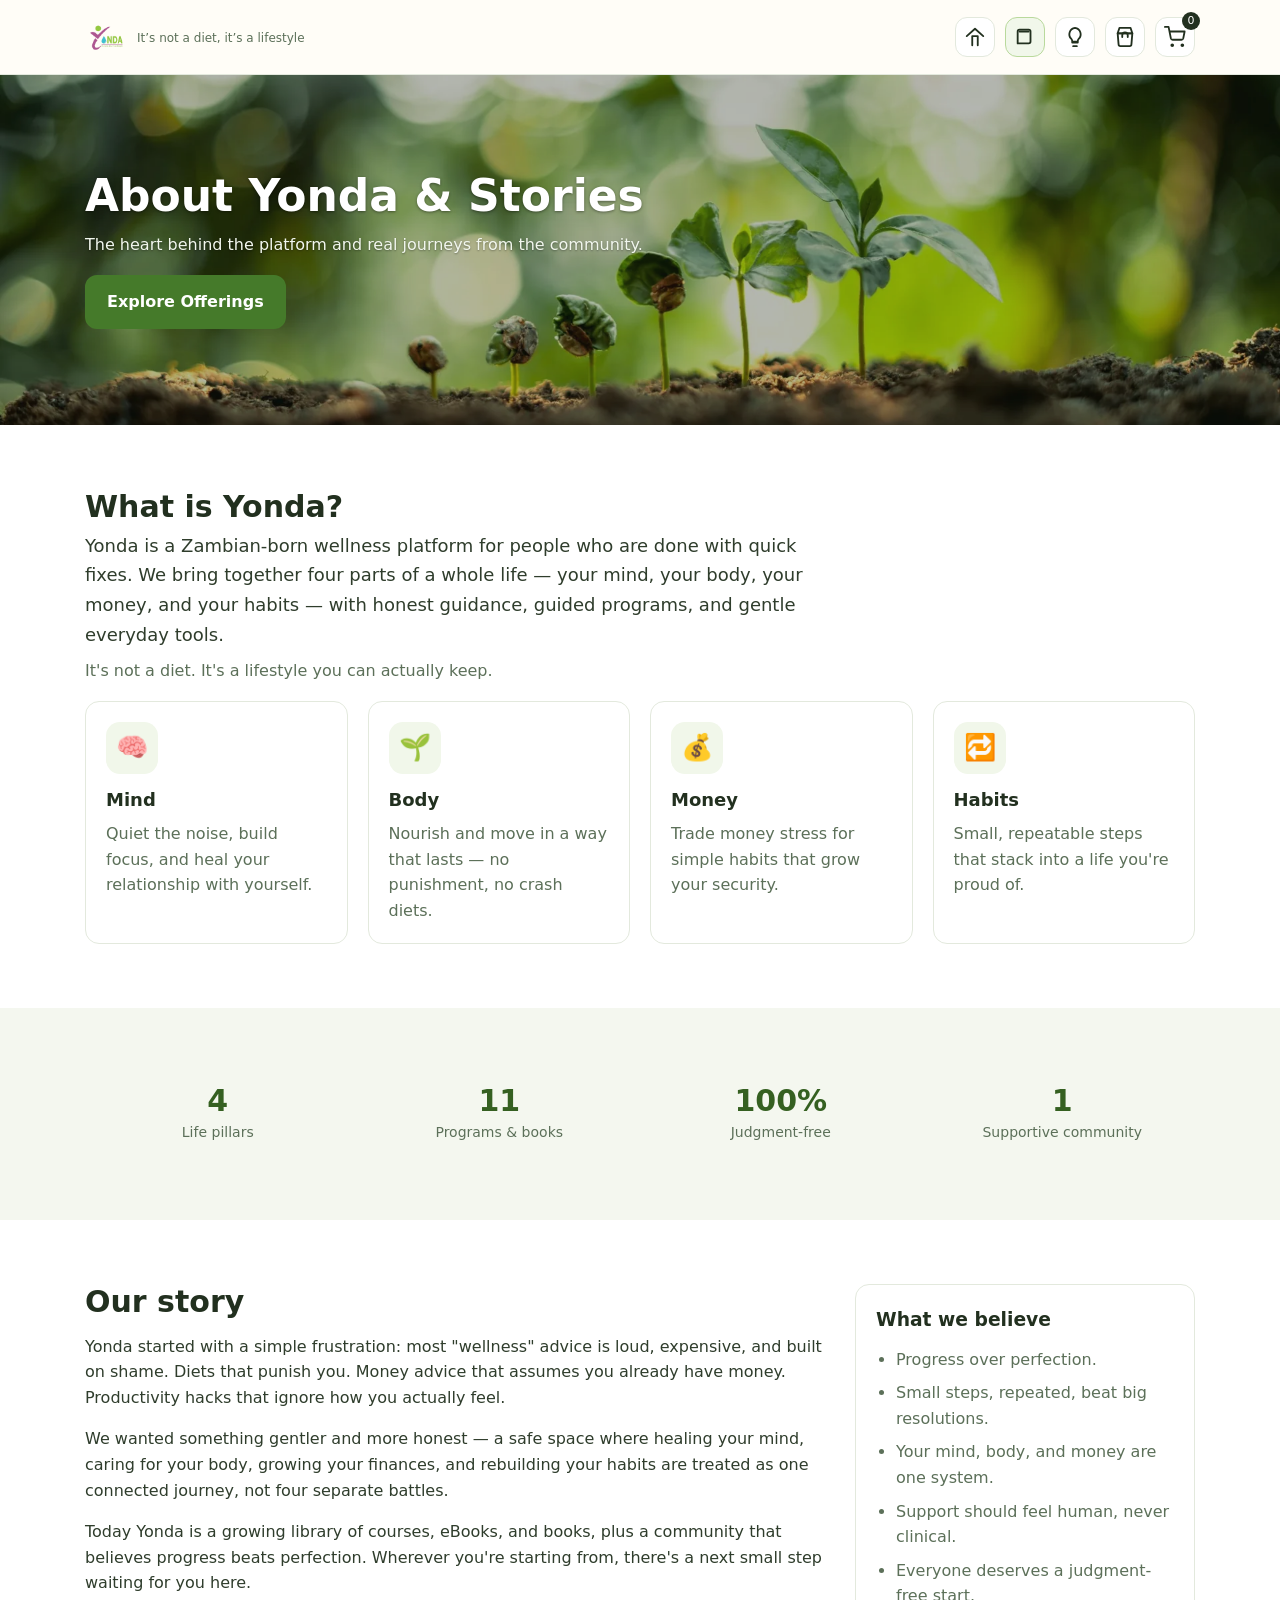
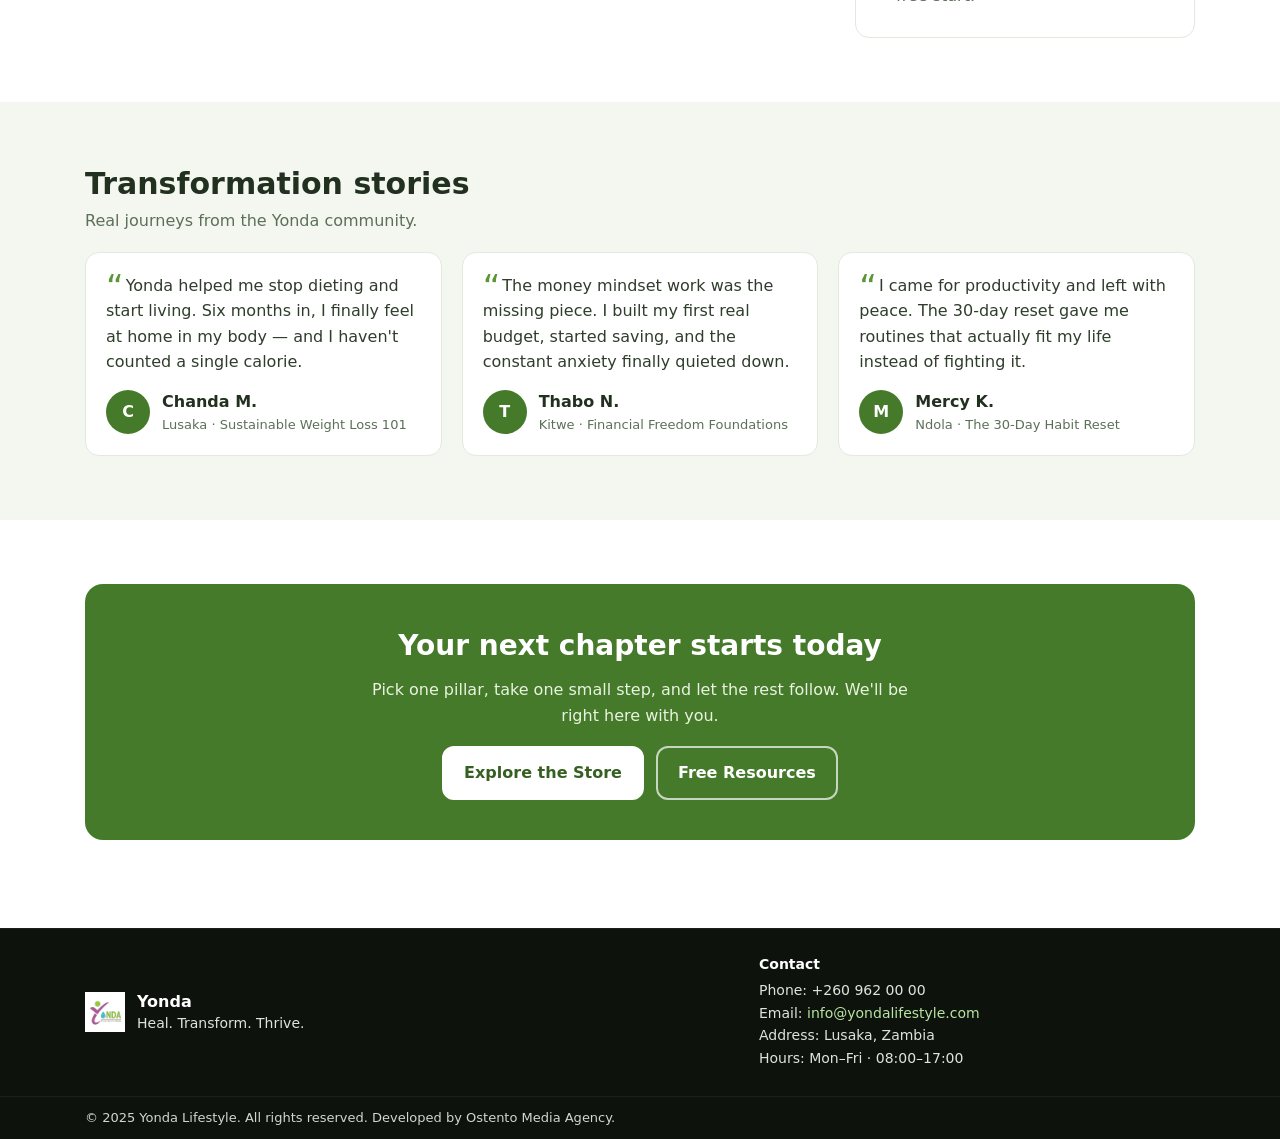
==== commit e3320107: "Build out About & Stories and Learn & Mindfulness pages - About: add mission intro with four-pillar " ====
--- a/about-stories.html
+++ b/about-stories.html
@@ -5,8 +5,8 @@
   <meta name="viewport" content="width=device-width, initial-scale=1.0">
   <title>About & Stories – Yonda</title>
   <meta name="description" content="The mission behind Yonda and real transformation stories from our community.">
-  <link rel="stylesheet" href="styles.css?v=6.6.0">
-  <link rel="stylesheet" href="hero-images.css?v=6.6.0">
+  <link rel="stylesheet" href="styles.css?v=6.7.0">
+  <link rel="stylesheet" href="hero-images.css?v=6.7.0">
   <link rel="icon" href="icons/favicon.ico">
   <link rel="icon" type="image/png" sizes="32x32" href="icons/favicon-32x32.png">
   <link rel="icon" type="image/png" sizes="16x16" href="icons/favicon-16x16.png">
@@ -48,7 +48,85 @@
   </div>
 </section>
 
-<section class="section"><div class="container"><h2 class="section-heading">What Is Yonda?</h2><p class="section-subtitle">A platform to heal, grow, and rebuild — gently and honestly.</p><p>Share transformation stories, testimonials, and the mission here.</p></div></section>
+<section class="section">
+  <div class="container">
+    <h2 class="section-heading">What is Yonda?</h2>
+    <p class="lead">Yonda is a Zambian-born wellness platform for people who are done with quick fixes. We bring together four parts of a whole life — your mind, your body, your money, and your habits — with honest guidance, guided programs, and gentle everyday tools.</p>
+    <p class="section-subtitle">It's not a diet. It's a lifestyle you can actually keep.</p>
+    <div class="grid grid-4" style="margin-top:10px">
+      <article class="card feature"><span class="feature-icon" aria-hidden="true">🧠</span><h3>Mind</h3><p>Quiet the noise, build focus, and heal your relationship with yourself.</p></article>
+      <article class="card feature"><span class="feature-icon" aria-hidden="true">🌱</span><h3>Body</h3><p>Nourish and move in a way that lasts — no punishment, no crash diets.</p></article>
+      <article class="card feature"><span class="feature-icon" aria-hidden="true">💰</span><h3>Money</h3><p>Trade money stress for simple habits that grow your security.</p></article>
+      <article class="card feature"><span class="feature-icon" aria-hidden="true">🔁</span><h3>Habits</h3><p>Small, repeatable steps that stack into a life you're proud of.</p></article>
+    </div>
+  </div>
+</section>
+
+<section class="section section--soft">
+  <div class="container">
+    <div class="stats">
+      <div class="stat"><span class="stat-num">4</span><span class="stat-label">Life pillars</span></div>
+      <div class="stat"><span class="stat-num">11</span><span class="stat-label">Programs &amp; books</span></div>
+      <div class="stat"><span class="stat-num">100%</span><span class="stat-label">Judgment-free</span></div>
+      <div class="stat"><span class="stat-num">1</span><span class="stat-label">Supportive community</span></div>
+    </div>
+  </div>
+</section>
+
+<section class="section">
+  <div class="container two-column">
+    <div class="stack">
+      <h2 class="section-heading">Our story</h2>
+      <p>Yonda started with a simple frustration: most "wellness" advice is loud, expensive, and built on shame. Diets that punish you. Money advice that assumes you already have money. Productivity hacks that ignore how you actually feel.</p>
+      <p>We wanted something gentler and more honest — a safe space where healing your mind, caring for your body, growing your finances, and rebuilding your habits are treated as one connected journey, not four separate battles.</p>
+      <p>Today Yonda is a growing library of courses, eBooks, and books, plus a community that believes progress beats perfection. Wherever you're starting from, there's a next small step waiting for you here.</p>
+    </div>
+    <aside class="card" style="padding:20px">
+      <h3 style="margin:0 0 12px; color:var(--ink)">What we believe</h3>
+      <ul class="value-list">
+        <li>Progress over perfection.</li>
+        <li>Small steps, repeated, beat big resolutions.</li>
+        <li>Your mind, body, and money are one system.</li>
+        <li>Support should feel human, never clinical.</li>
+        <li>Everyone deserves a judgment-free start.</li>
+      </ul>
+    </aside>
+  </div>
+</section>
+
+<section class="section section--soft">
+  <div class="container">
+    <h2 class="section-heading">Transformation stories</h2>
+    <p class="section-subtitle">Real journeys from the Yonda community.</p>
+    <div class="grid grid-3">
+      <article class="card quote-card">
+        <p class="quote-text">Yonda helped me stop dieting and start living. Six months in, I finally feel at home in my body — and I haven't counted a single calorie.</p>
+        <div class="quote-meta"><span class="quote-avatar" aria-hidden="true">C</span><div><div class="quote-name">Chanda M.</div><div class="quote-role">Lusaka · Sustainable Weight Loss 101</div></div></div>
+      </article>
+      <article class="card quote-card">
+        <p class="quote-text">The money mindset work was the missing piece. I built my first real budget, started saving, and the constant anxiety finally quieted down.</p>
+        <div class="quote-meta"><span class="quote-avatar" aria-hidden="true">T</span><div><div class="quote-name">Thabo N.</div><div class="quote-role">Kitwe · Financial Freedom Foundations</div></div></div>
+      </article>
+      <article class="card quote-card">
+        <p class="quote-text">I came for productivity and left with peace. The 30-day reset gave me routines that actually fit my life instead of fighting it.</p>
+        <div class="quote-meta"><span class="quote-avatar" aria-hidden="true">M</span><div><div class="quote-name">Mercy K.</div><div class="quote-role">Ndola · The 30-Day Habit Reset</div></div></div>
+      </article>
+    </div>
+  </div>
+</section>
+
+<section class="section">
+  <div class="container">
+    <div class="cta">
+      <h2>Your next chapter starts today</h2>
+      <p>Pick one pillar, take one small step, and let the rest follow. We'll be right here with you.</p>
+      <div class="cta-actions">
+        <a href="store.html" class="btn btn-primary">Explore the Store</a>
+        <a href="learn-mindfulness.html" class="btn btn-outline">Free Resources</a>
+      </div>
+    </div>
+  </div>
+</section>
 </main>
 
 <footer class="site-footer" role="contentinfo">
--- a/styles.css
+++ b/styles.css
@@ -148,6 +148,7 @@
 
 /* -------- Two column layout -------- */
 .two-column{display:grid; grid-template-columns:1fr; gap:20px}
+.two-column > aside{align-self:start}
 .aside-sticky{position:static}
 
 /* -------- Forms -------- */
@@ -264,6 +265,94 @@
   .aside-sticky{position:sticky; top:90px}
 }
 
+/* ============================================================
+   Content components (v6.7.0) — About & Learn pages
+   ============================================================ */
+.section--soft{background:var(--bg-soft)}
+.lead{font-size:18px; line-height:1.65; color:var(--text); max-width:720px; margin:0 0 8px}
+.stack > * + *{margin-top:14px}
+
+/* Feature / pillar cards */
+.feature{padding:20px}
+.feature-icon{
+  display:inline-flex; align-items:center; justify-content:center;
+  width:52px; height:52px; border-radius:14px;
+  background:var(--green-50); font-size:26px; margin-bottom:12px;
+}
+.feature h3{margin:0 0 6px; font-size:18px; color:var(--ink); font-weight:800}
+.feature p{margin:0; color:var(--muted)}
+
+/* Stats band */
+.stats{display:grid; grid-template-columns:repeat(2,1fr); gap:16px}
+.stat{text-align:center; padding:12px}
+.stat-num{display:block; font-size:30px; font-weight:800; color:var(--green-800); line-height:1.1}
+.stat-label{display:block; margin-top:4px; font-size:14px; color:var(--muted)}
+
+/* Quote / testimonial cards */
+.quote-card{padding:20px; display:flex; flex-direction:column; gap:14px}
+.quote-text{margin:0; font-size:16px; line-height:1.6; color:var(--text)}
+.quote-text::before{content:"\201C"; color:var(--green-600); font-size:34px; line-height:0; vertical-align:-8px; margin-right:2px}
+.quote-meta{display:flex; align-items:center; gap:12px; margin-top:auto}
+.quote-avatar{
+  width:44px; height:44px; border-radius:999px; flex:0 0 44px;
+  display:flex; align-items:center; justify-content:center;
+  background:var(--green-700); color:#fff; font-weight:800; font-size:16px;
+}
+.quote-name{font-weight:700; color:var(--ink)}
+.quote-role{font-size:13px; color:var(--muted)}
+
+/* Article cards */
+.thumb{aspect-ratio:16/9; display:flex; align-items:center; justify-content:center; font-size:44px; color:#fff}
+.thumb--a{background:#3f7a2b}
+.thumb--b{background:#4f9a86}
+.thumb--c{background:#8a9a3c}
+.thumb--d{background:#5a9636}
+.card-excerpt{margin:0 14px 14px; color:var(--muted); font-size:14.5px}
+.card-link{display:inline-block; margin:0 14px 16px; font-weight:700; color:var(--green-800); text-decoration:none}
+.card-link:hover{text-decoration:underline}
+.card-link::after{content:" \2192"}
+
+/* Topic pills */
+.pill-list{display:flex; flex-wrap:wrap; gap:8px; margin:0; padding:0; list-style:none}
+.pill-list li{
+  padding:8px 14px; border-radius:999px; background:var(--tag-bg); color:var(--tag-text);
+  font-size:14px; font-weight:600;
+}
+
+/* Numbered "try this" steps */
+.steps{list-style:none; counter-reset:step; margin:0; padding:0}
+.steps li{position:relative; padding:0 0 16px 46px; counter-increment:step; color:var(--muted)}
+.steps li:last-child{padding-bottom:0}
+.steps li::before{
+  content:counter(step); position:absolute; left:0; top:-2px;
+  width:32px; height:32px; border-radius:999px; background:var(--green-700); color:#fff;
+  display:flex; align-items:center; justify-content:center; font-weight:800; font-size:15px;
+}
+.steps li strong{display:block; color:var(--ink); margin-bottom:2px}
+
+/* Value list */
+.value-list{margin:0; padding-left:20px; color:var(--muted)}
+.value-list li{margin:8px 0}
+
+/* CTA band */
+.cta{background:var(--green-700); color:#fff; border-radius:var(--radius-lg); padding:28px 20px; text-align:center}
+.cta h2{margin:0 0 8px; color:#fff; font-size:24px; font-weight:800}
+.cta p{margin:0 auto 18px; color:#eaf3e1; max-width:560px}
+.cta-actions{display:flex; flex-wrap:wrap; gap:12px; justify-content:center}
+.cta .btn-primary{background:#fff; color:var(--green-800); border-color:#fff}
+.cta .btn-primary:hover{background:var(--green-50); border-color:var(--green-50)}
+.cta .btn-outline{background:transparent; color:#fff; border-color:rgba(255,255,255,.7)}
+.cta .btn-outline:hover{background:rgba(255,255,255,.14); border-color:#fff}
+
+@media (min-width:600px){
+  .stats{grid-template-columns:repeat(4,1fr)}
+  .cta{padding:40px}
+  .cta h2{font-size:28px}
+}
+@media (min-width:960px){
+  .grid-4{grid-template-columns:repeat(4,minmax(0,1fr))}
+}
+
 /* -------- Reduced motion -------- */
 @media (prefers-reduced-motion:reduce){
   *{transition:none !important; scroll-behavior:auto !important}
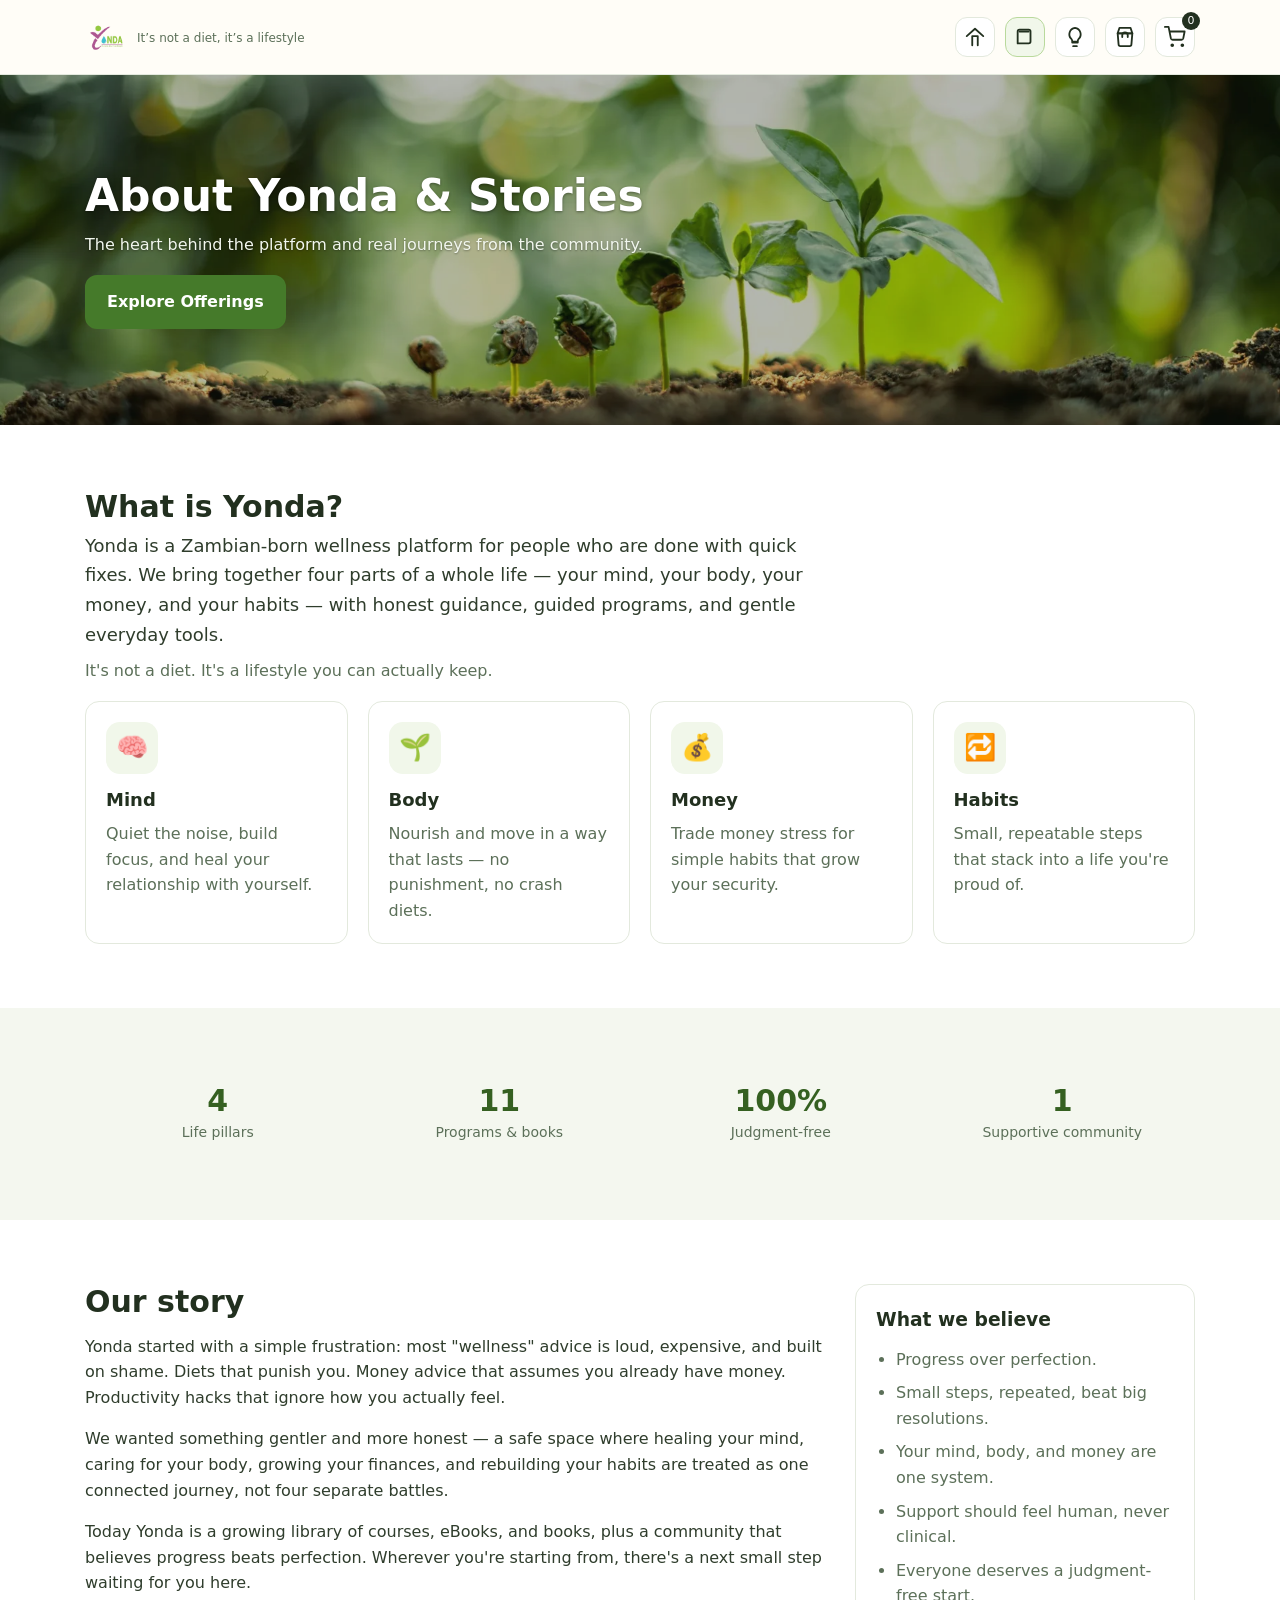
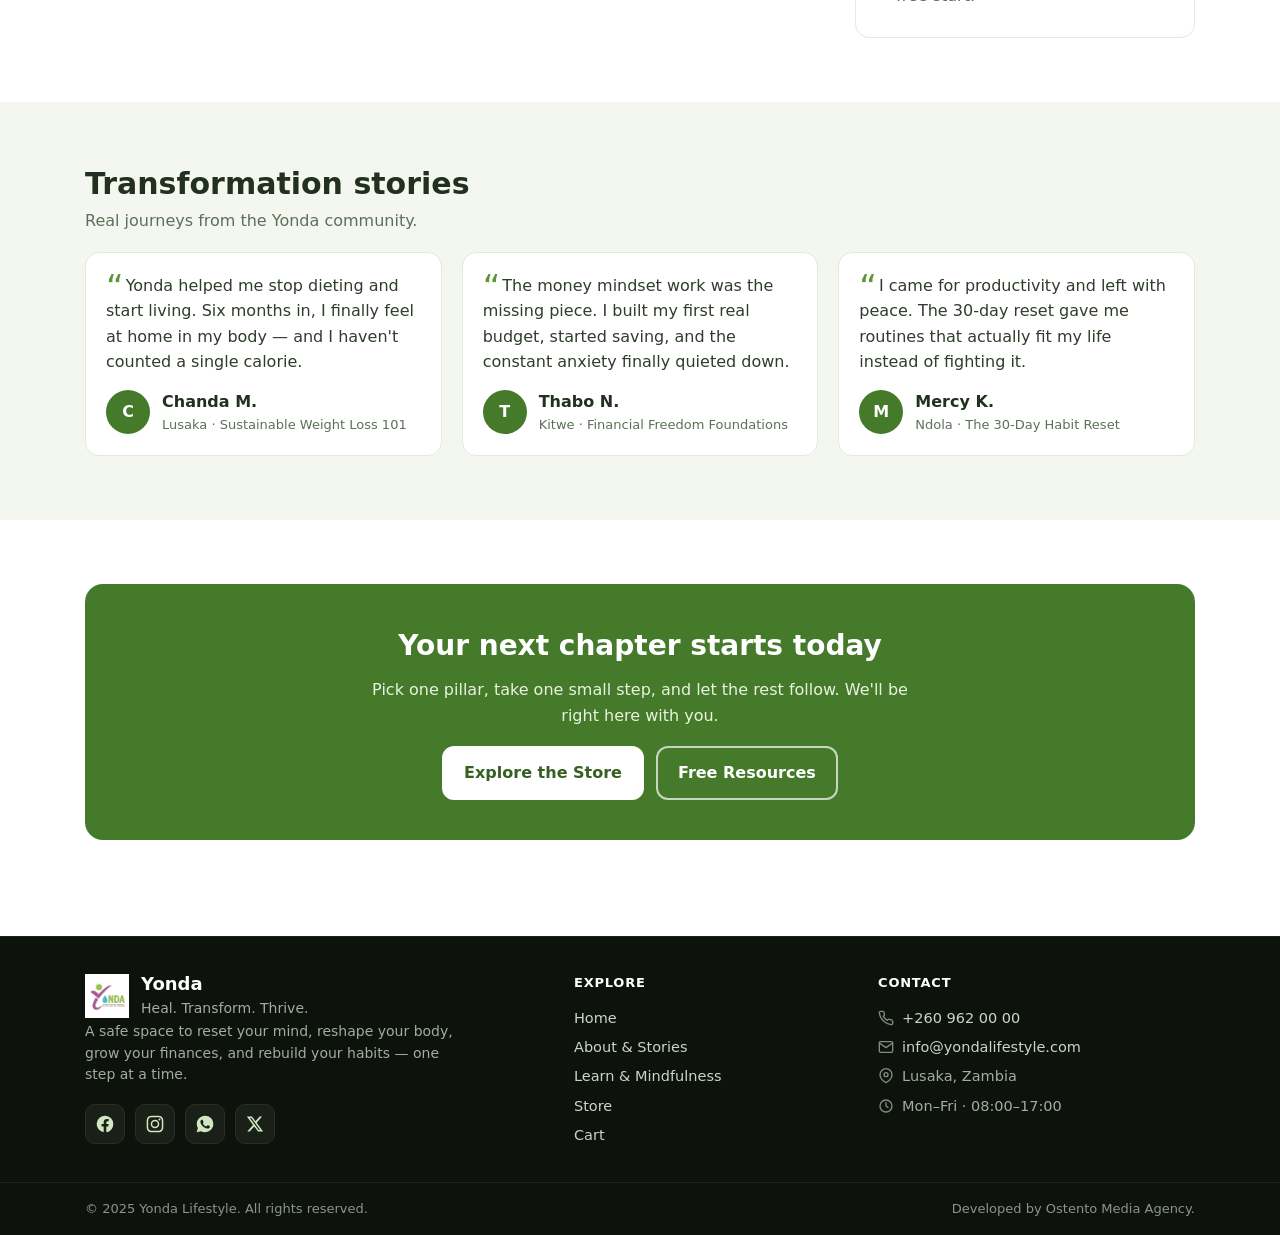
==== commit bc3ba79e: "Redesign footer: multi-column with nav, social, and contact icons - Replace the two-block footer wit" ====
--- a/about-stories.html
+++ b/about-stories.html
@@ -5,8 +5,8 @@
   <meta name="viewport" content="width=device-width, initial-scale=1.0">
   <title>About & Stories – Yonda</title>
   <meta name="description" content="The mission behind Yonda and real transformation stories from our community.">
-  <link rel="stylesheet" href="styles.css?v=6.7.0">
-  <link rel="stylesheet" href="hero-images.css?v=6.7.0">
+  <link rel="stylesheet" href="styles.css?v=6.7.1">
+  <link rel="stylesheet" href="hero-images.css?v=6.7.1">
   <link rel="icon" href="icons/favicon.ico">
   <link rel="icon" type="image/png" sizes="32x32" href="icons/favicon-32x32.png">
   <link rel="icon" type="image/png" sizes="16x16" href="icons/favicon-16x16.png">
@@ -132,26 +132,51 @@
 <footer class="site-footer" role="contentinfo">
   <div class="footer-top">
     <div class="container footer-grid">
+
       <div class="footer-brand">
-        <img src="images/yonda-footer.webp" alt="Yonda" loading="lazy" decoding="async" width="48" height="48">
-        <div>
-          <h4>Yonda</h4>
-          <p>Heal. Transform. Thrive.</p>
+        <div class="footer-brand-head">
+          <img src="images/yonda-footer.webp" alt="Yonda" loading="lazy" decoding="async" width="48" height="48">
+          <div>
+            <h4>Yonda</h4>
+            <p>Heal. Transform. Thrive.</p>
+          </div>
+        </div>
+        <p class="footer-blurb">A safe space to reset your mind, reshape your body, grow your finances, and rebuild your habits — one step at a time.</p>
+        <div class="footer-social">
+          <a href="#" aria-label="Yonda on Facebook" title="Facebook"><svg viewBox="0 0 24 24" aria-hidden="true"><path d="M22 12a10 10 0 1 0-11.56 9.88v-6.99H7.9V12h2.54V9.8c0-2.5 1.49-3.89 3.78-3.89 1.09 0 2.24.2 2.24.2v2.46h-1.26c-1.24 0-1.63.77-1.63 1.56V12h2.78l-.44 2.89h-2.34v6.99A10 10 0 0 0 22 12z"/></svg></a>
+          <a href="#" aria-label="Yonda on Instagram" title="Instagram"><svg viewBox="0 0 24 24" aria-hidden="true"><path fill-rule="evenodd" clip-rule="evenodd" d="M12 2c-2.7 0-3.05.01-4.12.06-1.06.05-1.79.22-2.43.47-.66.26-1.22.6-1.77 1.15-.55.55-.9 1.11-1.15 1.77-.25.64-.42 1.37-.47 2.43C2.01 8.95 2 9.3 2 12s.01 3.05.06 4.12c.05 1.06.22 1.79.47 2.43.26.66.6 1.22 1.15 1.77.55.55 1.11.9 1.77 1.15.64.25 1.37.42 2.43.47C8.95 21.99 9.3 22 12 22s3.05-.01 4.12-.06c1.06-.05 1.79-.22 2.43-.47.66-.26 1.22-.6 1.77-1.15.55-.55.9-1.11 1.15-1.77.25-.64.42-1.37.47-2.43.05-1.07.06-1.42.06-4.12s-.01-3.05-.06-4.12c-.05-1.06-.22-1.79-.47-2.43a4.9 4.9 0 0 0-1.15-1.77 4.9 4.9 0 0 0-1.77-1.15c-.64-.25-1.37-.42-2.43-.47C15.05 2.01 14.7 2 12 2zm0 1.8c2.67 0 2.98.01 4.04.06.97.04 1.5.21 1.85.35.47.18.8.4 1.15.75.35.35.57.68.75 1.15.14.35.31.88.35 1.85.05 1.06.06 1.37.06 4.04s-.01 2.98-.06 4.04c-.04.97-.21 1.5-.35 1.85-.18.47-.4.8-.75 1.15-.35.35-.68.57-1.15.75-.35.14-.88.31-1.85.35-1.06.05-1.37.06-4.04.06s-2.98-.01-4.04-.06c-.97-.04-1.5-.21-1.85-.35a3.1 3.1 0 0 1-1.15-.75 3.1 3.1 0 0 1-.75-1.15c-.14-.35-.31-.88-.35-1.85-.05-1.06-.06-1.37-.06-4.04s.01-2.98.06-4.04c.04-.97.21-1.5.35-1.85.18-.47.4-.8.75-1.15.35-.35.68-.57 1.15-.75.35-.14.88-.31 1.85-.35C9.02 3.81 9.33 3.8 12 3.8zm0 3.06A5.14 5.14 0 1 0 12 17.14 5.14 5.14 0 0 0 12 6.86zm0 8.48A3.34 3.34 0 1 1 12 8.66a3.34 3.34 0 0 1 0 6.68zm6.54-8.68a1.2 1.2 0 1 1-2.4 0 1.2 1.2 0 0 1 2.4 0z"/></svg></a>
+          <a href="#" aria-label="Yonda on WhatsApp" title="WhatsApp"><svg viewBox="0 0 24 24" aria-hidden="true"><path d="M12.04 2C6.58 2 2.13 6.45 2.13 11.91c0 1.75.46 3.46 1.32 4.96L2 22l5.25-1.38a9.9 9.9 0 0 0 4.79 1.22h.01c5.46 0 9.91-4.45 9.91-9.91 0-2.65-1.03-5.14-2.9-7.02A9.82 9.82 0 0 0 12.04 2zm5.6 14.14c-.24.67-1.4 1.28-1.92 1.32-.49.05-.98.24-3.35-.7-2.83-1.12-4.62-4.02-4.76-4.21-.14-.19-1.14-1.52-1.14-2.9 0-1.38.72-2.06.98-2.34.26-.28.56-.35.75-.35.19 0 .37 0 .54.01.17.01.4-.07.63.48.24.56.8 1.94.87 2.08.07.14.12.3.02.49-.09.19-.14.3-.28.47-.14.16-.29.36-.42.49-.14.14-.28.28-.12.56.16.28.72 1.19 1.55 1.93 1.07.95 1.97 1.25 2.25 1.39.28.14.44.12.6-.07.16-.19.69-.81.87-1.09.18-.28.37-.23.63-.14.26.09 1.64.77 1.92.91.28.14.47.21.54.33.07.12.07.67-.17 1.34z"/></svg></a>
+          <a href="#" aria-label="Yonda on X" title="X"><svg viewBox="0 0 24 24" aria-hidden="true"><path d="M17.53 3H20.5l-6.5 7.43L21.75 21h-6l-4.7-6.14L5.66 21H2.69l6.96-7.95L2.25 3h6.15l4.25 5.62L17.53 3zm-1.05 16.2h1.65L7.6 4.71H5.83l10.65 14.49z"/></svg></a>
         </div>
       </div>
-      <div class="footer-contact">
-        <strong>Contact</strong>
-        <div>Phone: +260 962 00 00</div>
-        <div>Email: <a href="mailto:info@yondalifestyle.com">info@yondalifestyle.com</a></div>
-        <div>Address: Lusaka, Zambia</div>
-        <div>Hours: Mon–Fri · 08:00–17:00</div>
+
+      <nav class="footer-col" aria-label="Footer navigation">
+        <h5 class="footer-heading">Explore</h5>
+        <ul class="footer-links">
+          <li><a href="index.html">Home</a></li>
+          <li><a href="about-stories.html">About &amp; Stories</a></li>
+          <li><a href="learn-mindfulness.html">Learn &amp; Mindfulness</a></li>
+          <li><a href="store.html">Store</a></li>
+          <li><a href="cart.html">Cart</a></li>
+        </ul>
+      </nav>
+
+      <div class="footer-col">
+        <h5 class="footer-heading">Contact</h5>
+        <ul class="footer-links">
+          <li><svg viewBox="0 0 24 24" aria-hidden="true"><path d="M22 16.9v3a2 2 0 0 1-2.2 2 19.8 19.8 0 0 1-8.6-3.1 19.5 19.5 0 0 1-6-6A19.8 19.8 0 0 1 2 4.2 2 2 0 0 1 4 2h3a2 2 0 0 1 2 1.7c.1.9.3 1.8.6 2.6a2 2 0 0 1-.5 2.1L7.9 9.6a16 16 0 0 0 6 6l1.2-1.2a2 2 0 0 1 2.1-.5c.8.3 1.7.5 2.6.6a2 2 0 0 1 1.7 2z"/></svg><a href="tel:+260962000000">+260 962 00 00</a></li>
+          <li><svg viewBox="0 0 24 24" aria-hidden="true"><path d="M4 4h16a2 2 0 0 1 2 2v12a2 2 0 0 1-2 2H4a2 2 0 0 1-2-2V6a2 2 0 0 1 2-2z"/><path d="m22 6-10 7L2 6"/></svg><a href="mailto:info@yondalifestyle.com">info@yondalifestyle.com</a></li>
+          <li><svg viewBox="0 0 24 24" aria-hidden="true"><path d="M21 10c0 7-9 12-9 12s-9-5-9-12a9 9 0 0 1 18 0z"/><circle cx="12" cy="10" r="3"/></svg>Lusaka, Zambia</li>
+          <li><svg viewBox="0 0 24 24" aria-hidden="true"><circle cx="12" cy="12" r="9"/><path d="M12 7v5l3 2"/></svg>Mon–Fri · 08:00–17:00</li>
+        </ul>
       </div>
+
     </div>
   </div>
   <div class="footer-bottom">
-    <div class="container" style="display:flex;justify-content:space-between;gap:12px;flex-wrap:wrap">
-      <div>© 2025 Yonda Lifestyle. All rights reserved. Developed by Ostento Media Agency.</div>
-      <div></div>
+    <div class="container footer-bottom-inner">
+      <div>© 2025 Yonda Lifestyle. All rights reserved.</div>
+      <div>Developed by Ostento Media Agency.</div>
     </div>
   </div>
 </footer>
--- a/styles.css
+++ b/styles.css
@@ -213,18 +213,39 @@
 .info-card .info-text{ margin:0; color:var(--muted); line-height:1.45 }
 
 /* -------- Footer -------- */
-.site-footer{margin-top:24px; background:#0e120d; color:#e9eee9; border-top:1px solid #1c1f1c}
-.site-footer a{color:#b6e5a2; text-decoration:none}
-.site-footer a:hover{text-decoration:underline}
-.site-footer .footer-top{padding:24px 0}
-.site-footer .footer-bottom{padding:12px 0; border-top:1px solid #1c1f1c; font-size:13px; line-height:1.4; color:#cfd8cf}
-.site-footer .footer-grid{display:grid; grid-template-columns:1fr; gap:20px}
-.site-footer .footer-brand{display:flex; gap:12px; align-items:flex-start}
-.site-footer .footer-brand img{width:40px; height:40px; object-fit:contain}
-.site-footer .footer-brand h4{margin:0; font-size:16px; line-height:1.25; color:#fff}
-.site-footer .footer-brand p{margin:2px 0 0; font-size:14px; line-height:1.35; color:#dce5dc}
-.site-footer .footer-contact strong{display:block; margin-bottom:6px; font-size:14px; color:#fff}
-.site-footer .footer-contact div{margin:3px 0; font-size:14px; line-height:1.4; color:#dce5dc}
+.site-footer{margin-top:32px; background:#0e120d; color:#cfd8cf; border-top:1px solid #1c1f1c}
+.site-footer a{color:#c9d6c6; text-decoration:none; transition:color .15s}
+.site-footer a:hover{color:#e6f5dd; text-decoration:underline}
+.site-footer .footer-top{padding:36px 0 28px}
+.site-footer .footer-grid{display:grid; grid-template-columns:1fr; gap:28px}
+
+/* Brand column */
+.footer-brand-head{display:flex; gap:12px; align-items:center}
+.site-footer .footer-brand img{width:44px; height:44px; object-fit:contain}
+.site-footer .footer-brand h4{margin:0; font-size:18px; line-height:1.2; color:#fff}
+.site-footer .footer-brand p{margin:2px 0 0; font-size:14px; color:#9fae9d}
+.footer-blurb{margin:14px 0 0; font-size:14px; line-height:1.55; color:#9fae9d; max-width:380px}
+
+/* Social */
+.footer-social{display:flex; gap:10px; margin-top:18px}
+.footer-social a{
+  display:inline-flex; align-items:center; justify-content:center;
+  width:40px; height:40px; border-radius:10px;
+  background:#1a1f18; color:#cfe8c1; border:1px solid #28311f;
+  transition:background-color .15s, border-color .15s, color .15s, transform .15s;
+}
+.footer-social a:hover{background:var(--green-700); border-color:var(--green-700); color:#fff; transform:translateY(-2px); text-decoration:none}
+.footer-social svg{width:20px; height:20px; fill:currentColor}
+
+/* Link columns */
+.footer-heading{margin:0 0 14px; font-size:13px; letter-spacing:.06em; text-transform:uppercase; color:#fff; font-weight:800}
+.footer-links{list-style:none; margin:0; padding:0}
+.footer-links li{margin:9px 0; font-size:14.5px; line-height:1.4; color:#9fae9d}
+.footer-links li svg{width:16px; height:16px; vertical-align:-3px; margin-right:8px; stroke:#7f8f7d; stroke-width:2; fill:none; stroke-linecap:round; stroke-linejoin:round}
+
+/* Bottom bar */
+.site-footer .footer-bottom{padding:16px 0; border-top:1px solid #1c1f1c; font-size:13px; line-height:1.5; color:#8a958a}
+.footer-bottom-inner{display:flex; justify-content:space-between; gap:8px 20px; flex-wrap:wrap}
 
 /* -------- A11y -------- */
 .sr-only{position:absolute; width:1px; height:1px; padding:0; margin:-1px; overflow:hidden; clip:rect(0,0,0,0); white-space:nowrap; border:0}
@@ -240,7 +261,7 @@
   .hero-title{font-size:38px}
   .grid{gap:20px; grid-template-columns:repeat(2,minmax(0,1fr))}
   .form-grid-2{grid-template-columns:1fr 1fr}
-  .site-footer .footer-grid{grid-template-columns:1.5fr 1fr; align-items:center}
+  .site-footer .footer-grid{grid-template-columns:1fr 1fr; gap:32px}
 }
 
 /* ============================================================
@@ -263,6 +284,7 @@
   .grid-3{grid-template-columns:repeat(3,minmax(0,1fr))}
   .two-column{grid-template-columns:1fr 340px}
   .aside-sticky{position:sticky; top:90px}
+  .site-footer .footer-grid{grid-template-columns:1.7fr 1fr 1.2fr; gap:40px}
 }
 
 /* ============================================================
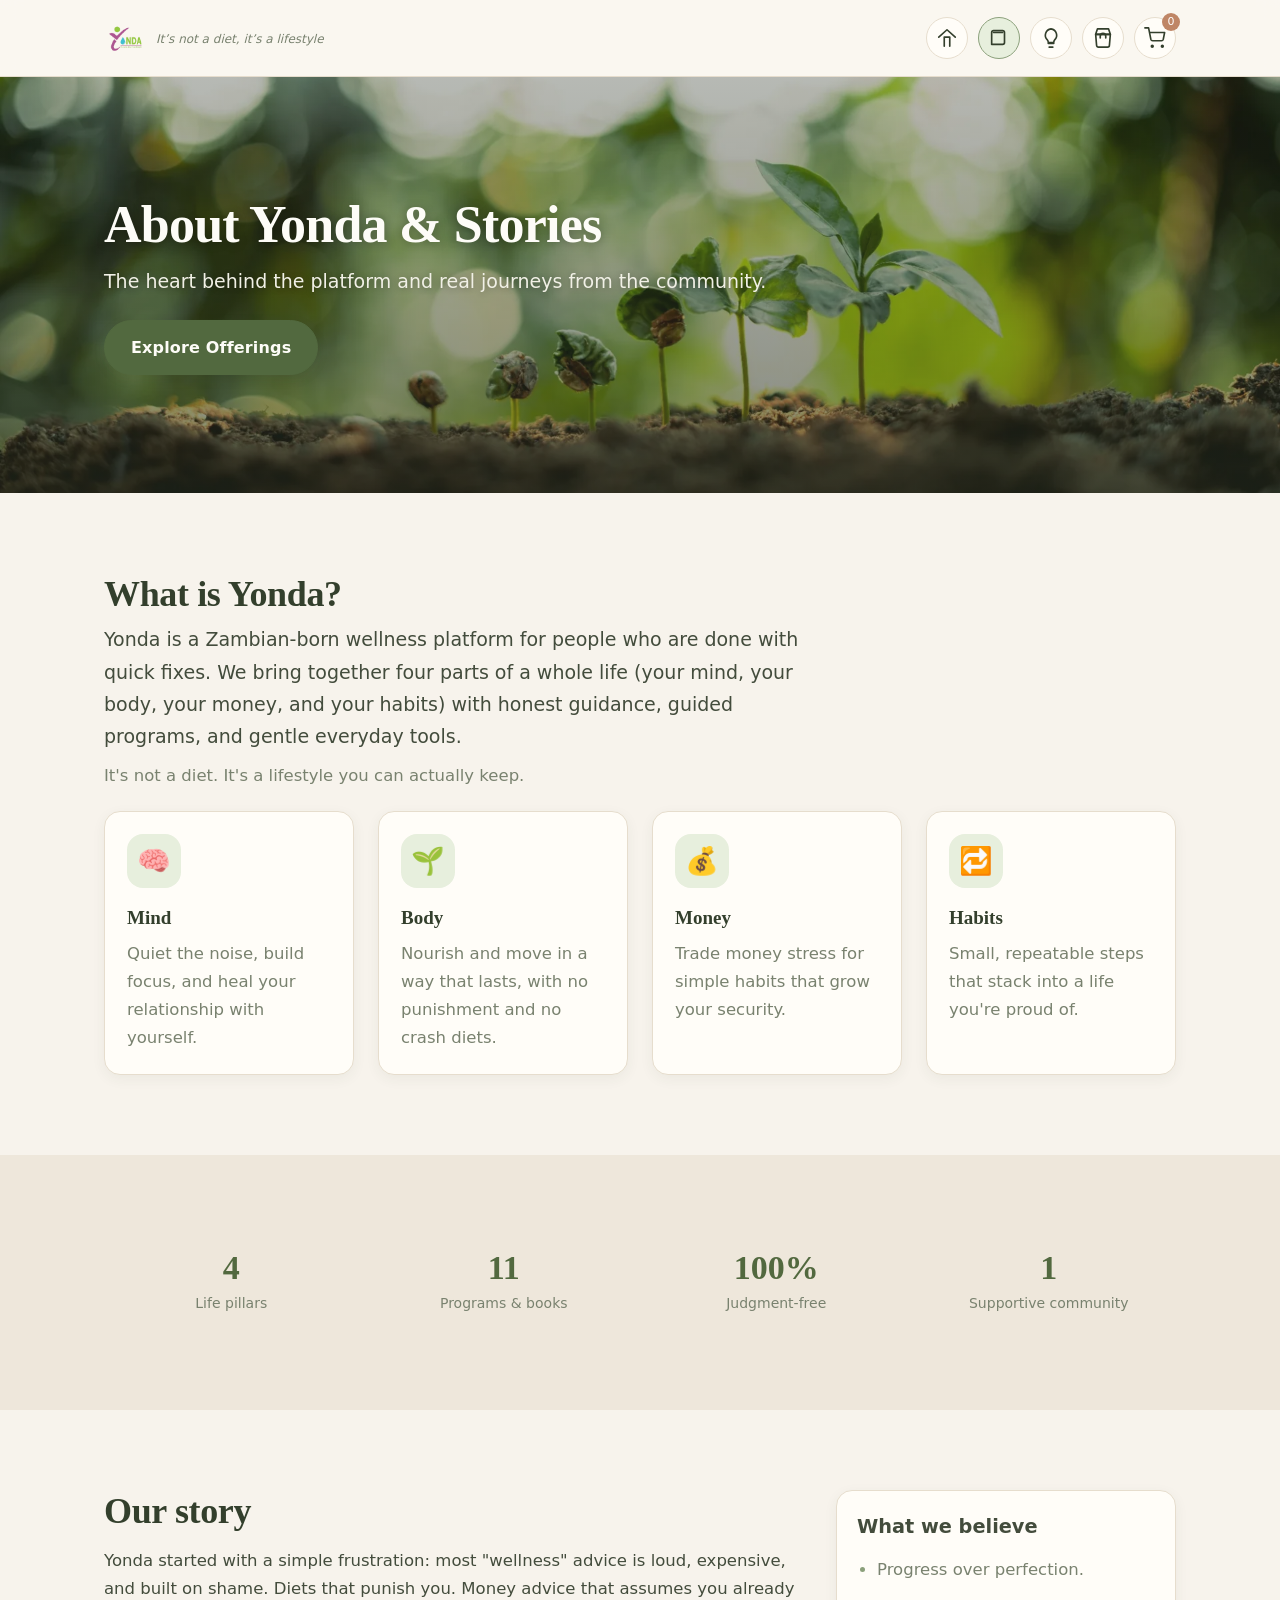
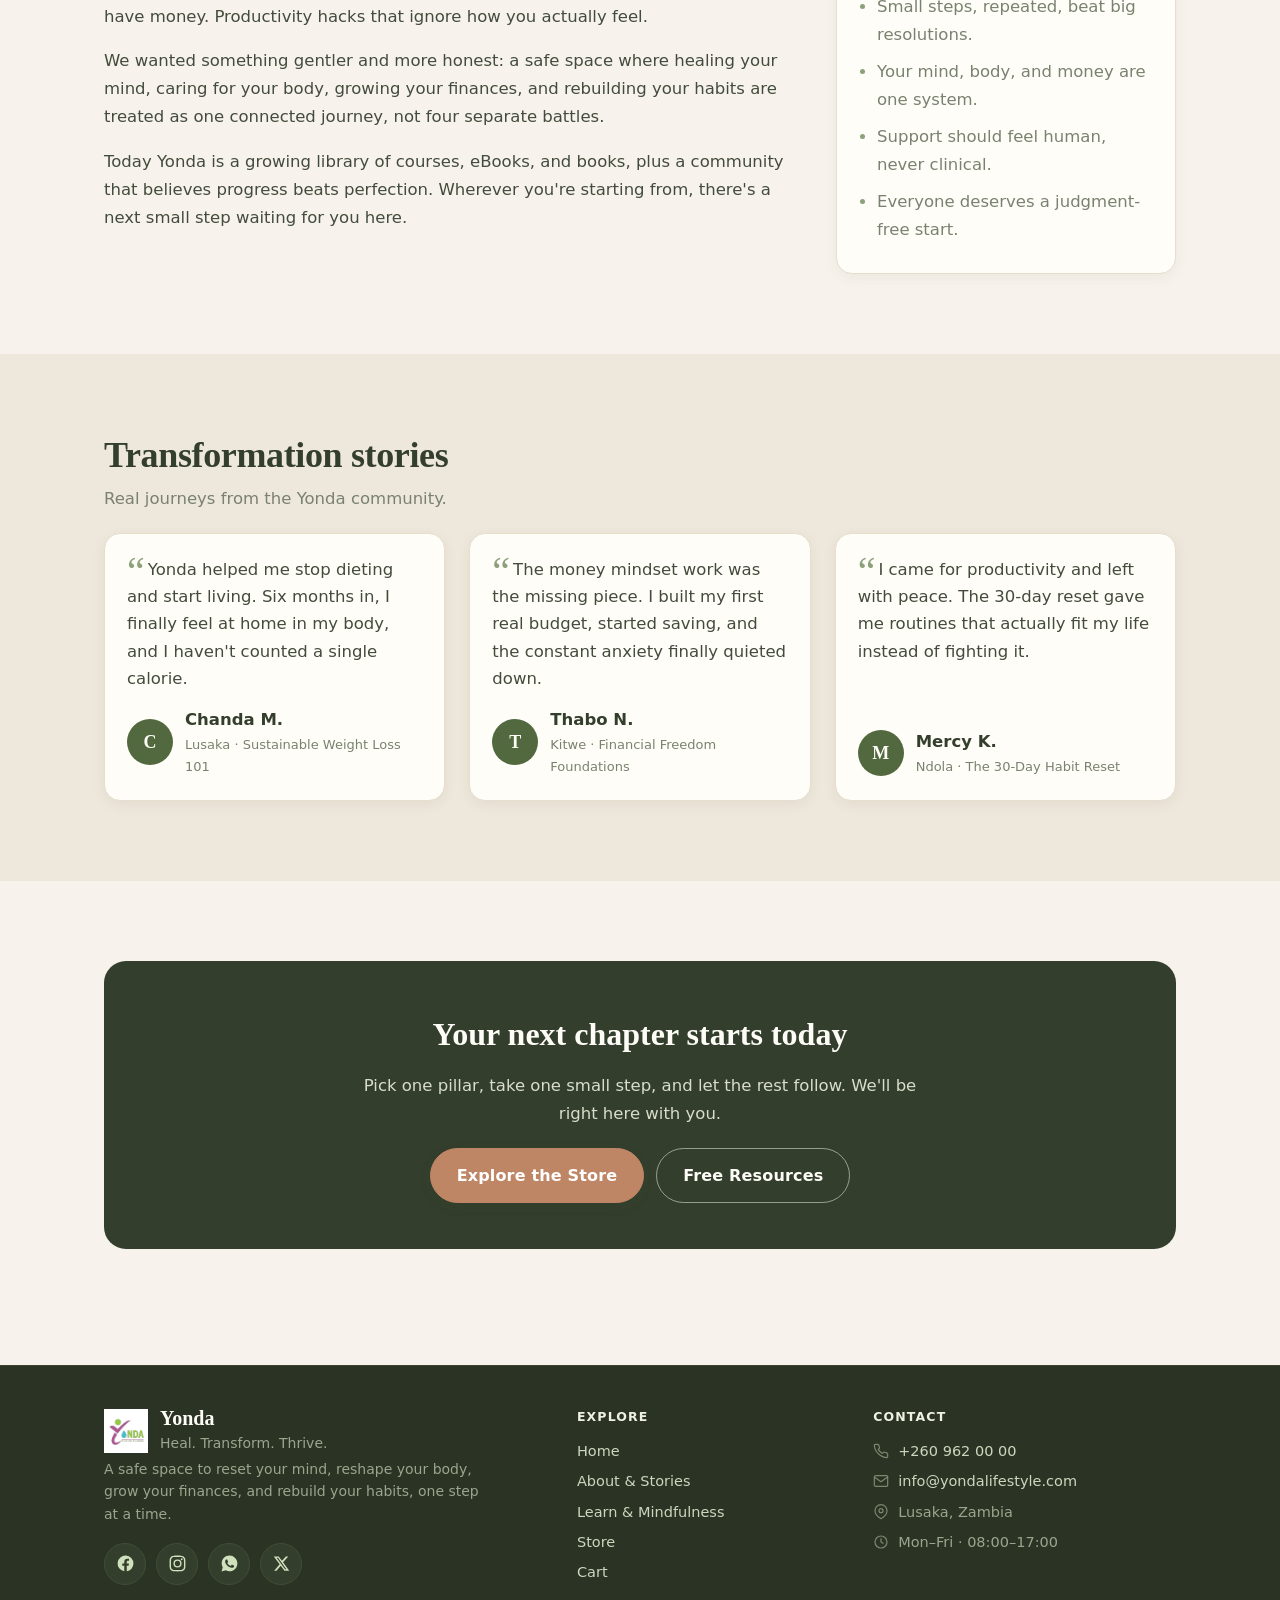
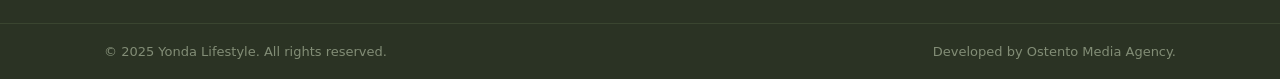
==== commit c2e3af90: "Overhaul front-end with a wellness aesthetic; remove em dashes - Rebuild styles.css around a calm we" ====
--- a/about-stories.html
+++ b/about-stories.html
@@ -5,14 +5,14 @@
   <meta name="viewport" content="width=device-width, initial-scale=1.0">
   <title>About & Stories – Yonda</title>
   <meta name="description" content="The mission behind Yonda and real transformation stories from our community.">
-  <link rel="stylesheet" href="styles.css?v=6.7.1">
-  <link rel="stylesheet" href="hero-images.css?v=6.7.1">
+  <link rel="stylesheet" href="styles.css?v=6.8.0">
+  <link rel="stylesheet" href="hero-images.css?v=6.8.0">
   <link rel="icon" href="icons/favicon.ico">
   <link rel="icon" type="image/png" sizes="32x32" href="icons/favicon-32x32.png">
   <link rel="icon" type="image/png" sizes="16x16" href="icons/favicon-16x16.png">
   <link rel="apple-touch-icon" href="icons/apple-touch-icon.png">
   <link rel="manifest" href="icons/site.webmanifest">
-  <meta name="theme-color" content="#8BC34A">
+  <meta name="theme-color" content="#52693f">
   <meta property="og:title" content="About & Stories – Yonda">
   <meta property="og:description" content="The mission behind Yonda and real transformation stories from our community.">
   <meta property="og:type" content="website">
@@ -51,11 +51,11 @@
 <section class="section">
   <div class="container">
     <h2 class="section-heading">What is Yonda?</h2>
-    <p class="lead">Yonda is a Zambian-born wellness platform for people who are done with quick fixes. We bring together four parts of a whole life — your mind, your body, your money, and your habits — with honest guidance, guided programs, and gentle everyday tools.</p>
+    <p class="lead">Yonda is a Zambian-born wellness platform for people who are done with quick fixes. We bring together four parts of a whole life (your mind, your body, your money, and your habits) with honest guidance, guided programs, and gentle everyday tools.</p>
     <p class="section-subtitle">It's not a diet. It's a lifestyle you can actually keep.</p>
     <div class="grid grid-4" style="margin-top:10px">
       <article class="card feature"><span class="feature-icon" aria-hidden="true">🧠</span><h3>Mind</h3><p>Quiet the noise, build focus, and heal your relationship with yourself.</p></article>
-      <article class="card feature"><span class="feature-icon" aria-hidden="true">🌱</span><h3>Body</h3><p>Nourish and move in a way that lasts — no punishment, no crash diets.</p></article>
+      <article class="card feature"><span class="feature-icon" aria-hidden="true">🌱</span><h3>Body</h3><p>Nourish and move in a way that lasts, with no punishment and no crash diets.</p></article>
       <article class="card feature"><span class="feature-icon" aria-hidden="true">💰</span><h3>Money</h3><p>Trade money stress for simple habits that grow your security.</p></article>
       <article class="card feature"><span class="feature-icon" aria-hidden="true">🔁</span><h3>Habits</h3><p>Small, repeatable steps that stack into a life you're proud of.</p></article>
     </div>
@@ -78,7 +78,7 @@
     <div class="stack">
       <h2 class="section-heading">Our story</h2>
       <p>Yonda started with a simple frustration: most "wellness" advice is loud, expensive, and built on shame. Diets that punish you. Money advice that assumes you already have money. Productivity hacks that ignore how you actually feel.</p>
-      <p>We wanted something gentler and more honest — a safe space where healing your mind, caring for your body, growing your finances, and rebuilding your habits are treated as one connected journey, not four separate battles.</p>
+      <p>We wanted something gentler and more honest: a safe space where healing your mind, caring for your body, growing your finances, and rebuilding your habits are treated as one connected journey, not four separate battles.</p>
       <p>Today Yonda is a growing library of courses, eBooks, and books, plus a community that believes progress beats perfection. Wherever you're starting from, there's a next small step waiting for you here.</p>
     </div>
     <aside class="card" style="padding:20px">
@@ -100,7 +100,7 @@
     <p class="section-subtitle">Real journeys from the Yonda community.</p>
     <div class="grid grid-3">
       <article class="card quote-card">
-        <p class="quote-text">Yonda helped me stop dieting and start living. Six months in, I finally feel at home in my body — and I haven't counted a single calorie.</p>
+        <p class="quote-text">Yonda helped me stop dieting and start living. Six months in, I finally feel at home in my body, and I haven't counted a single calorie.</p>
         <div class="quote-meta"><span class="quote-avatar" aria-hidden="true">C</span><div><div class="quote-name">Chanda M.</div><div class="quote-role">Lusaka · Sustainable Weight Loss 101</div></div></div>
       </article>
       <article class="card quote-card">
@@ -141,7 +141,7 @@
             <p>Heal. Transform. Thrive.</p>
           </div>
         </div>
-        <p class="footer-blurb">A safe space to reset your mind, reshape your body, grow your finances, and rebuild your habits — one step at a time.</p>
+        <p class="footer-blurb">A safe space to reset your mind, reshape your body, grow your finances, and rebuild your habits, one step at a time.</p>
         <div class="footer-social">
           <a href="#" aria-label="Yonda on Facebook" title="Facebook"><svg viewBox="0 0 24 24" aria-hidden="true"><path d="M22 12a10 10 0 1 0-11.56 9.88v-6.99H7.9V12h2.54V9.8c0-2.5 1.49-3.89 3.78-3.89 1.09 0 2.24.2 2.24.2v2.46h-1.26c-1.24 0-1.63.77-1.63 1.56V12h2.78l-.44 2.89h-2.34v6.99A10 10 0 0 0 22 12z"/></svg></a>
           <a href="#" aria-label="Yonda on Instagram" title="Instagram"><svg viewBox="0 0 24 24" aria-hidden="true"><path fill-rule="evenodd" clip-rule="evenodd" d="M12 2c-2.7 0-3.05.01-4.12.06-1.06.05-1.79.22-2.43.47-.66.26-1.22.6-1.77 1.15-.55.55-.9 1.11-1.15 1.77-.25.64-.42 1.37-.47 2.43C2.01 8.95 2 9.3 2 12s.01 3.05.06 4.12c.05 1.06.22 1.79.47 2.43.26.66.6 1.22 1.15 1.77.55.55 1.11.9 1.77 1.15.64.25 1.37.42 2.43.47C8.95 21.99 9.3 22 12 22s3.05-.01 4.12-.06c1.06-.05 1.79-.22 2.43-.47.66-.26 1.22-.6 1.77-1.15.55-.55.9-1.11 1.15-1.77.25-.64.42-1.37.47-2.43.05-1.07.06-1.42.06-4.12s-.01-3.05-.06-4.12c-.05-1.06-.22-1.79-.47-2.43a4.9 4.9 0 0 0-1.15-1.77 4.9 4.9 0 0 0-1.77-1.15c-.64-.25-1.37-.42-2.43-.47C15.05 2.01 14.7 2 12 2zm0 1.8c2.67 0 2.98.01 4.04.06.97.04 1.5.21 1.85.35.47.18.8.4 1.15.75.35.35.57.68.75 1.15.14.35.31.88.35 1.85.05 1.06.06 1.37.06 4.04s-.01 2.98-.06 4.04c-.04.97-.21 1.5-.35 1.85-.18.47-.4.8-.75 1.15-.35.35-.68.57-1.15.75-.35.14-.88.31-1.85.35-1.06.05-1.37.06-4.04.06s-2.98-.01-4.04-.06c-.97-.04-1.5-.21-1.85-.35a3.1 3.1 0 0 1-1.15-.75 3.1 3.1 0 0 1-.75-1.15c-.14-.35-.31-.88-.35-1.85-.05-1.06-.06-1.37-.06-4.04s.01-2.98.06-4.04c.04-.97.21-1.5.35-1.85.18-.47.4-.8.75-1.15.35-.35.68-.57 1.15-.75.35-.14.88-.31 1.85-.35C9.02 3.81 9.33 3.8 12 3.8zm0 3.06A5.14 5.14 0 1 0 12 17.14 5.14 5.14 0 0 0 12 6.86zm0 8.48A3.34 3.34 0 1 1 12 8.66a3.34 3.34 0 0 1 0 6.68zm6.54-8.68a1.2 1.2 0 1 1-2.4 0 1.2 1.2 0 0 1 2.4 0z"/></svg></a>
--- a/styles.css
+++ b/styles.css
@@ -1,33 +1,41 @@
 /* ============================================================
-   Yonda — mobile-first, flat/solid design system (v6.6.0)
+   Yonda — wellness aesthetic, mobile-first (v6.8.0)
+   Warm cream canvas · serif display · soft sage & clay
    ============================================================ */
 
 :root{
+  /* Surfaces */
+  --cream:#f7f3ec;
+  --cream-2:#fbf8f2;
+  --sand:#eee7db;
+  --paper:#fffdf8;
+
   /* Greens */
-  --green:#7cb342;
-  --green-50:#f1f7ea;
-  --green-100:#e4f0d8;
-  --green-300:#b9d99c;
-  --green-600:#5a9636;
-  --green-700:#457a2a;
-  --green-800:#356021;
-
-  /* Neutrals */
-  --ink:#22301f;
-  --text:#2f3d2c;
-  --muted:#5c7059;
-  --line:#e3e9dd;
-  --bg:#ffffff;
-  --bg-soft:#f4f7ef;
-  --card:#ffffff;
-
-  --tag-bg:#e9f3e1;
-  --tag-text:#33612a;
-  --focus:#8bc34a;
-
-  --radius:14px;
-  --radius-lg:18px;
-  --shadow:0 6px 20px rgba(34,48,31,.08);
+  --forest:#333f2c;
+  --forest-ink:#2b3324;
+  --sage:#8ba07b;
+  --btn:#52693f;
+  --btn-hover:#41522f;
+  --sage-soft:#e7efdd;
+  --tag-text:#3f5730;
+
+  /* Warm accent */
+  --clay:#bf8666;
+  --clay-soft:#efe1d6;
+
+  /* Ink */
+  --text:#434c3c;
+  --muted:#79826f;
+  --line:#e6ddcd;
+  --focus:#8ba07b;
+
+  --serif:ui-serif, Georgia, Cambria, "Times New Roman", serif;
+  --sans:system-ui,-apple-system,"Segoe UI",Roboto,Inter,Arial,sans-serif;
+
+  --radius:16px;
+  --radius-lg:22px;
+  --shadow:0 10px 30px rgba(51,63,44,.08);
+  --shadow-sm:0 4px 14px rgba(51,63,44,.06);
 }
 
 *{box-sizing:border-box}
@@ -35,216 +43,311 @@
 html,body{height:100%}
 body{
   margin:0;
-  font:400 16px/1.6 system-ui,-apple-system,Segoe UI,Roboto,Inter,Arial,sans-serif;
-  color:var(--text); background:var(--bg);
+  font:400 16.5px/1.7 var(--sans);
+  color:var(--text); background:var(--cream);
   -webkit-font-smoothing:antialiased;
 }
 img{max-width:100%; height:auto}
-a{color:var(--green-800)}
+a{color:var(--btn)}
+::selection{background:var(--sage-soft)}
 
 /* -------- Layout core (mobile-first) -------- */
 .site-wrapper{display:flex; min-height:100vh; flex-direction:column}
 main{flex:1 0 auto}
-.container{width:100%; max-width:1150px; margin:0 auto; padding:0 16px}
-.section{padding:40px 0}
-.section-heading{margin:0 0 6px; font-size:24px; line-height:1.2; color:var(--ink); font-weight:800}
-.section-subtitle{margin:0 0 18px; color:var(--muted)}
-
-/* -------- Header -------- */
-.site-header{background:#fffdf7; position:sticky; top:0; z-index:20; border-bottom:1px solid var(--line)}
-.navbar{display:flex; align-items:center; justify-content:space-between; gap:12px; min-height:64px}
+.container{width:100%; max-width:1120px; margin:0 auto; padding:0 20px}
+.section{padding:52px 0}
+.section--soft{background:var(--sand)}
+.section-heading{
+  margin:0 0 8px; font-family:var(--serif); font-weight:600;
+  font-size:28px; line-height:1.18; letter-spacing:-.01em; color:var(--forest);
+}
+.section-subtitle{margin:0 0 20px; color:var(--muted); font-size:16.5px}
+.lead{font-size:19px; line-height:1.7; color:var(--text); max-width:720px; margin:0 0 10px}
+.stack > * + *{margin-top:14px}
+
+/* -------- Header (frosted cream) -------- */
+.site-header{
+  position:sticky; top:0; z-index:20;
+  background:rgba(251,248,242,.82);
+  -webkit-backdrop-filter:saturate(140%) blur(10px);
+  backdrop-filter:saturate(140%) blur(10px);
+  border-bottom:1px solid var(--line);
+}
+.navbar{display:flex; align-items:center; justify-content:space-between; gap:12px; min-height:66px}
 .brand{display:flex; align-items:center; gap:10px}
 .brand-logo-img{width:42px; height:42px; object-fit:contain}
-.brand-name{font-weight:800; letter-spacing:.2px}
-.brand-tagline{font-size:12px; color:var(--muted)}
-
-/* Nav — mobile-first: toggle button + collapsible menu */
+.brand-name{font-family:var(--serif); font-weight:600; letter-spacing:.2px}
+.brand-tagline{font-size:12px; color:var(--muted); font-style:italic}
+
+/* Nav — mobile-first: toggle + collapsible */
 .nav-toggle{
   display:inline-flex; align-items:center; justify-content:center;
-  width:44px; height:44px; border-radius:12px;
-  background:#fff; border:1px solid var(--line); color:var(--ink);
-  cursor:pointer; transition:border-color .2s;
-}
-.nav-toggle:hover{ border-color:var(--green-300) }
+  width:44px; height:44px; border-radius:999px;
+  background:var(--paper); border:1px solid var(--line); color:var(--forest);
+  cursor:pointer; transition:border-color .2s, background-color .2s;
+}
+.nav-toggle:hover{ border-color:var(--sage) }
 .nav-toggle svg{ width:24px; height:24px }
 
 .nav-links{
   display:none; width:100%; margin-top:8px;
-  background:#fffdf7; border:1px solid var(--line); border-radius:12px; padding:8px;
+  background:var(--cream-2); border:1px solid var(--line); border-radius:16px; padding:8px;
   flex-wrap:wrap; gap:8px;
 }
 body.nav-open .nav-links{ display:flex }
 
 .nav-icon{
   position:relative; display:inline-flex; align-items:center; justify-content:center;
-  width:44px; height:44px; border-radius:12px;
-  background:#fff; border:1px solid var(--line); transition:border-color .2s, background-color .2s;
-}
-.nav-icon:hover{ border-color:var(--green-300) }
-.nav-icon svg{ width:22px; height:22px; stroke:var(--ink); stroke-width:2; fill:none; stroke-linecap:round; stroke-linejoin:round }
-.nav-icon.active{ background:var(--green-50); border-color:var(--green-300) }
+  width:44px; height:44px; border-radius:999px;
+  background:var(--paper); border:1px solid var(--line); transition:border-color .2s, background-color .2s;
+}
+.nav-icon:hover{ border-color:var(--sage) }
+.nav-icon svg{ width:22px; height:22px; stroke:var(--forest); stroke-width:1.8; fill:none; stroke-linecap:round; stroke-linejoin:round }
+.nav-icon.active{ background:var(--sage-soft); border-color:var(--sage) }
 .cart-badge{
-  position:absolute; top:-6px; right:-6px; min-width:18px; height:18px;
-  background:var(--ink); color:#fff; font-size:11px; border-radius:999px;
+  position:absolute; top:-5px; right:-5px; min-width:18px; height:18px;
+  background:var(--clay); color:#fff; font-size:11px; border-radius:999px;
   display:inline-flex; align-items:center; justify-content:center; padding:0 5px;
 }
 
 /* -------- Hero -------- */
-.hero{position:relative; padding:56px 0; background:#eef4e8 center/cover no-repeat}
-.hero::after{content:""; position:absolute; inset:0; background:rgba(20,32,16,.32)}
+.hero{position:relative; padding:64px 0; background:#dfe6d6 center/cover no-repeat}
+.hero::after{content:""; position:absolute; inset:0; background:linear-gradient(180deg, rgba(43,51,36,.34), rgba(43,51,36,.58))}
 .hero .container{position:relative; z-index:1}
-.hero-title{font-size:30px; line-height:1.15; margin:0 0 10px; color:#fff; font-weight:800; text-shadow:0 1px 3px rgba(0,0,0,.4)}
-.hero-subtitle{margin:0 0 18px; color:#f2f7ee; max-width:720px; text-shadow:0 1px 2px rgba(0,0,0,.35)}
+.hero-content{max-width:720px}
+.hero-title{
+  font-family:var(--serif); font-weight:600;
+  font-size:34px; line-height:1.14; letter-spacing:-.015em; margin:0 0 12px;
+  color:#fdfcf7; text-shadow:0 1px 10px rgba(0,0,0,.28);
+}
+.hero-subtitle{margin:0 0 22px; color:#f1f0e6; font-size:17.5px; line-height:1.65; text-shadow:0 1px 6px rgba(0,0,0,.28)}
 .hero-actions{display:flex; flex-wrap:wrap; gap:12px}
 
-/* -------- Buttons (solid, flat) -------- */
+/* -------- Buttons (soft pills) -------- */
 .btn{
   display:inline-flex; align-items:center; justify-content:center; gap:8px;
-  min-height:48px; padding:12px 20px;
-  border-radius:12px; border:2px solid transparent;
-  font-weight:700; font-size:16px; text-decoration:none; cursor:pointer;
-  transition:background-color .15s ease, border-color .15s ease, color .15s ease;
+  min-height:50px; padding:13px 26px;
+  border-radius:999px; border:1.5px solid transparent;
+  font-family:var(--sans); font-weight:600; font-size:16px; letter-spacing:.01em;
+  text-decoration:none; cursor:pointer;
+  transition:background-color .18s ease, border-color .18s ease, color .18s ease, transform .18s ease, box-shadow .18s ease;
 }
 .btn:active{ transform:translateY(1px) }
 .btn:focus-visible{ outline:3px solid var(--focus); outline-offset:2px }
-.btn-primary{ background:var(--green-700); color:#fff; border-color:var(--green-700) }
-.btn-primary:hover{ background:var(--green-800); border-color:var(--green-800) }
-.btn-outline{ background:#fff; color:var(--green-800); border-color:var(--green-300) }
-.btn-outline:hover{ background:var(--green-50); border-color:var(--green-600) }
+.btn-primary{ background:var(--btn); color:#fdfcf7; border-color:var(--btn); box-shadow:var(--shadow-sm) }
+.btn-primary:hover{ background:var(--btn-hover); border-color:var(--btn-hover) }
+.btn-outline{ background:transparent; color:var(--btn); border-color:var(--sage) }
+.btn-outline:hover{ background:var(--sage-soft); border-color:var(--btn) }
 .btn-block{ width:100% }
 
 /* -------- Grid & generic cards -------- */
-.grid{display:grid; gap:16px; grid-template-columns:1fr}
-.card{background:var(--card); border:1px solid var(--line); border-radius:var(--radius); overflow:hidden}
+.grid{display:grid; gap:20px; grid-template-columns:1fr}
+.card{
+  background:var(--paper); border:1px solid var(--line); border-radius:var(--radius);
+  overflow:hidden; box-shadow:var(--shadow-sm);
+}
 .card-tag{
-  display:inline-block; background:var(--tag-bg); color:var(--tag-text);
-  padding:5px 12px; border-radius:999px; font-size:12px; font-weight:700; margin:14px 14px 0;
-}
-.card-title{margin:10px 14px; font-size:18px; color:var(--ink); font-weight:800}
-.card-body{margin:0 14px 14px; color:var(--text)}
+  display:inline-block; background:var(--sage-soft); color:var(--tag-text);
+  padding:5px 13px; border-radius:999px; font-size:12px; font-weight:600;
+  letter-spacing:.02em; margin:16px 16px 0;
+}
+.card-title{margin:12px 16px; font-family:var(--serif); font-size:20px; line-height:1.25; color:var(--forest); font-weight:600}
+.card-body{margin:0 16px 16px; color:var(--text)}
 .card-image-placeholder{
   display:flex; align-items:center; justify-content:center;
-  width:100%; aspect-ratio:16/10; background:var(--green-50); border-bottom:1px solid var(--line);
-  color:var(--green-600); font-size:38px;
+  width:100%; aspect-ratio:16/10; background:var(--sage-soft); border-bottom:1px solid var(--line);
+  color:var(--sage); font-size:40px;
 }
 .card-image-placeholder::before{ content:"🌿" }
 
-/* -------- Product cards (chunky) -------- */
-.product-card{display:flex; flex-direction:column; transition:border-color .15s ease, box-shadow .15s ease, transform .15s ease}
-.product-card:hover{ border-color:var(--green-300); box-shadow:var(--shadow); transform:translateY(-2px) }
+/* -------- Product cards (chunky, calm) -------- */
+.product-card{display:flex; flex-direction:column; transition:border-color .18s ease, box-shadow .18s ease, transform .18s ease}
+.product-card:hover{ border-color:var(--sage); box-shadow:var(--shadow); transform:translateY(-3px) }
 .product-cover{
   display:flex; align-items:center; justify-content:center;
   aspect-ratio:16/9; width:100%; color:#fff;
 }
-.product-cover .product-emoji{ font-size:56px; line-height:1; filter:drop-shadow(0 2px 3px rgba(0,0,0,.25)) }
-.product-cover--course{ background:#3f7a2b }
-.product-cover--ebook{ background:#4f9a86 }
-.product-cover--book{ background:#8a9a3c }
+.product-cover .product-emoji{ font-size:56px; line-height:1; filter:drop-shadow(0 2px 4px rgba(0,0,0,.2)) }
+.product-cover--course{ background:#647a55 }
+.product-cover--ebook{ background:#7d9b90 }
+.product-cover--book{ background:#b98e68 }
 .product-info{display:flex; flex-direction:column; flex:1; padding:0 4px 4px}
-.product-title{margin:12px 16px 6px; font-size:20px; line-height:1.25; color:var(--ink); font-weight:800}
-.product-blurb{margin:0 16px 14px; color:var(--muted); font-size:14.5px}
-.product-foot{margin-top:auto; padding:0 16px 16px}
-.product-price{display:block; font-size:22px; font-weight:800; color:var(--green-800); margin-bottom:12px}
-
-/* -------- Two column layout -------- */
-.two-column{display:grid; grid-template-columns:1fr; gap:20px}
+.product-title{margin:14px 18px 6px; font-family:var(--serif); font-size:21px; line-height:1.25; color:var(--forest); font-weight:600}
+.product-blurb{margin:0 18px 16px; color:var(--muted); font-size:15px; line-height:1.6}
+.product-foot{margin-top:auto; padding:0 18px 18px}
+.product-price{display:block; font-family:var(--serif); font-size:24px; font-weight:600; color:var(--btn); margin-bottom:14px}
+
+/* -------- Two column -------- */
+.two-column{display:grid; grid-template-columns:1fr; gap:22px}
 .two-column > aside{align-self:start}
 .aside-sticky{position:static}
 
 /* -------- Forms -------- */
-.fieldset{background:#fff; border:1px solid var(--line); border-radius:var(--radius); padding:16px}
-.legend{font-weight:800; margin:2px 0 12px; color:var(--ink)}
+.fieldset{background:var(--paper); border:1px solid var(--line); border-radius:var(--radius); padding:18px; box-shadow:var(--shadow-sm)}
+.legend{font-family:var(--serif); font-weight:600; font-size:18px; margin:2px 0 14px; color:var(--forest)}
 .form{display:block}
-.form-grid-2{display:grid; grid-template-columns:1fr; gap:12px}
+.form-grid-2{display:grid; grid-template-columns:1fr; gap:14px}
 .label{display:block; font-size:13px; color:var(--text); margin-bottom:6px; font-weight:600}
 .input,.textarea{
-  width:100%; background:#fff; border:1px solid var(--green-300); border-radius:12px;
-  padding:12px; font-size:16px; color:var(--text); outline:0;
-  transition:box-shadow .15s, border-color .15s;
-}
-.input:focus,.textarea:focus{ border-color:var(--green-600); box-shadow:0 0 0 3px rgba(139,195,74,.22) }
+  width:100%; background:var(--cream-2); border:1px solid var(--line); border-radius:12px;
+  padding:13px 14px; font-size:16px; color:var(--text); font-family:var(--sans); outline:0;
+  transition:box-shadow .15s, border-color .15s, background-color .15s;
+}
+.input:focus,.textarea:focus{ border-color:var(--sage); background:var(--paper); box-shadow:0 0 0 3px rgba(139,160,123,.25) }
 .textarea{resize:vertical}
-.help{font-size:12px; color:var(--muted); margin-top:5px}
-.radio-row{display:flex; gap:8px; flex-wrap:wrap}
+.help{font-size:12.5px; color:var(--muted); margin-top:6px}
+.radio-row{display:flex; gap:9px; flex-wrap:wrap}
 .radio-pill{
-  display:inline-flex; align-items:center; gap:8px; padding:11px 15px;
-  background:#fff; border:2px solid var(--green-300); border-radius:999px; cursor:pointer;
-  font-weight:600; transition:border-color .15s, background-color .15s;
-}
-.radio-pill:hover{ border-color:var(--green-600) }
-.radio-pill:has(input:checked){ background:var(--green-50); border-color:var(--green-700); color:var(--green-800) }
-.radio-pill input{ accent-color:var(--green-700) }
-
-/* -------- Cart & checkout rows -------- */
-.btn[data-filter]{padding:10px 16px; min-height:44px}
-.btn[data-filter][aria-pressed="true"]{ background:var(--green-700); color:#fff; border-color:var(--green-700) }
-.btn-added{ background:var(--green-800); color:#fff; border-color:var(--green-800); cursor:default }
-
-.cart-row{ padding:14px 16px; margin-bottom:10px }
-.cart-row strong{ color:var(--ink) }
+  display:inline-flex; align-items:center; gap:8px; padding:11px 16px;
+  background:var(--paper); border:1.5px solid var(--line); border-radius:999px; cursor:pointer;
+  font-weight:500; transition:border-color .15s, background-color .15s, color .15s;
+}
+.radio-pill:hover{ border-color:var(--sage) }
+.radio-pill:has(input:checked){ background:var(--sage-soft); border-color:var(--btn); color:var(--forest) }
+.radio-pill input{ accent-color:var(--btn) }
+
+/* -------- Store filters, cart & checkout -------- */
+.btn[data-filter]{padding:10px 20px; min-height:44px; font-size:15px}
+.btn[data-filter][aria-pressed="true"]{ background:var(--btn); color:#fdfcf7; border-color:var(--btn) }
+.btn-added{ background:var(--btn-hover); color:#fdfcf7; border-color:var(--btn-hover); cursor:default }
+
+.cart-row{ padding:16px 18px; margin-bottom:12px }
+.cart-row strong{ font-family:var(--serif); font-size:18px; color:var(--forest); font-weight:600 }
 .qty-input{
-  width:72px; margin:0 6px; padding:8px; text-align:center;
-  background:#fff; border:1px solid var(--green-300); border-radius:8px; font-size:15px;
-}
-.qty-input:focus{ outline:0; border-color:var(--green-600); box-shadow:0 0 0 3px rgba(139,195,74,.22) }
-.cart-remove{ float:right; padding:8px 12px; min-height:auto }
+  width:74px; margin:0 6px; padding:8px; text-align:center;
+  background:var(--cream-2); border:1px solid var(--line); border-radius:10px; font-size:15px;
+}
+.qty-input:focus{ outline:0; border-color:var(--sage); box-shadow:0 0 0 3px rgba(139,160,123,.25) }
+.cart-remove{ float:right; padding:8px 14px; min-height:auto }
 
 .summary-row{ display:flex; justify-content:space-between; font-size:18px }
-.summary-row strong{ color:var(--ink) }
+.summary-row strong{ font-family:var(--serif); color:var(--forest) }
 .summary-line{ display:flex; justify-content:space-between; margin:8px 0 }
 
 /* -------- Form validation -------- */
-.input-error{ border-color:#d64545 !important; box-shadow:0 0 0 3px rgba(214,69,69,.18) !important }
+.input-error{ border-color:#c0553f !important; box-shadow:0 0 0 3px rgba(192,85,63,.16) !important }
 .form-error{
-  margin:0 0 .8rem; padding:12px 14px;
-  background:#fdecec; border:1px solid #f3b4b4; border-radius:12px;
-  color:#8a1f1f; font-size:14px; line-height:1.45; font-weight:600;
+  margin:0 0 .9rem; padding:12px 15px;
+  background:#f6e6df; border:1px solid #e2b7a6; border-radius:12px;
+  color:#8f3a26; font-size:14px; line-height:1.5; font-weight:500;
 }
 
 /* -------- Info card -------- */
 .info-card .info-row{
-  display:flex; align-items:flex-start; gap:10px; padding:14px 16px; border-top:1px solid var(--line);
+  display:flex; align-items:flex-start; gap:11px; padding:15px 17px; border-top:1px solid var(--line);
 }
 .info-card .info-row:first-child{ border-top:none }
 .info-card .info-row svg{
   width:18px; height:18px; flex:0 0 18px;
-  stroke:var(--green-600); stroke-width:2; fill:none; stroke-linecap:round; stroke-linejoin:round; margin-top:2px;
-}
-.info-card .info-text{ margin:0; color:var(--muted); line-height:1.45 }
-
-/* -------- Footer -------- */
-.site-footer{margin-top:32px; background:#0e120d; color:#cfd8cf; border-top:1px solid #1c1f1c}
-.site-footer a{color:#c9d6c6; text-decoration:none; transition:color .15s}
-.site-footer a:hover{color:#e6f5dd; text-decoration:underline}
-.site-footer .footer-top{padding:36px 0 28px}
-.site-footer .footer-grid{display:grid; grid-template-columns:1fr; gap:28px}
-
-/* Brand column */
+  stroke:var(--sage); stroke-width:1.8; fill:none; stroke-linecap:round; stroke-linejoin:round; margin-top:3px;
+}
+.info-card .info-text{ margin:0; color:var(--muted); line-height:1.5 }
+
+/* ============================================================
+   Content components — About & Learn
+   ============================================================ */
+/* Feature / pillar cards */
+.feature{padding:22px}
+.feature-icon{
+  display:inline-flex; align-items:center; justify-content:center;
+  width:54px; height:54px; border-radius:16px;
+  background:var(--sage-soft); font-size:27px; margin-bottom:14px;
+}
+.feature h3{margin:0 0 6px; font-family:var(--serif); font-size:19px; color:var(--forest); font-weight:600}
+.feature p{margin:0; color:var(--muted)}
+
+/* Stats band */
+.stats{display:grid; grid-template-columns:repeat(2,1fr); gap:18px}
+.stat{text-align:center; padding:14px}
+.stat-num{display:block; font-family:var(--serif); font-size:34px; font-weight:600; color:var(--btn); line-height:1.1}
+.stat-label{display:block; margin-top:6px; font-size:14px; color:var(--muted)}
+
+/* Quote / testimonial cards */
+.quote-card{padding:22px; display:flex; flex-direction:column; gap:14px}
+.quote-text{margin:0; font-size:16.5px; line-height:1.65; color:var(--text)}
+.quote-text::before{content:"\201C"; font-family:var(--serif); color:var(--sage); font-size:40px; line-height:0; vertical-align:-10px; margin-right:3px}
+.quote-meta{display:flex; align-items:center; gap:12px; margin-top:auto}
+.quote-avatar{
+  width:46px; height:46px; border-radius:999px; flex:0 0 46px;
+  display:flex; align-items:center; justify-content:center;
+  background:var(--btn); color:#fdfcf7; font-family:var(--serif); font-weight:600; font-size:18px;
+}
+.quote-name{font-weight:700; color:var(--forest)}
+.quote-role{font-size:13px; color:var(--muted)}
+
+/* Article cards */
+.thumb{aspect-ratio:16/9; display:flex; align-items:center; justify-content:center; font-size:44px; color:#fff}
+.thumb--a{background:#647a55}
+.thumb--b{background:#7d9b90}
+.thumb--c{background:#b98e68}
+.thumb--d{background:#9a9f6f}
+.card-excerpt{margin:0 16px 14px; color:var(--muted); font-size:15px; line-height:1.6}
+.card-link{display:inline-block; margin:0 16px 18px; font-weight:600; color:var(--btn); text-decoration:none}
+.card-link:hover{color:var(--clay); text-decoration:underline}
+.card-link::after{content:" \2192"}
+
+/* Topic pills */
+.pill-list{display:flex; flex-wrap:wrap; gap:9px; margin:0; padding:0; list-style:none}
+.pill-list li{
+  padding:9px 16px; border-radius:999px; background:var(--paper); border:1px solid var(--line);
+  color:var(--tag-text); font-size:14px; font-weight:500;
+}
+
+/* Numbered "try this" steps */
+.steps{list-style:none; counter-reset:step; margin:0; padding:0}
+.steps li{position:relative; padding:0 0 18px 48px; counter-increment:step; color:var(--muted)}
+.steps li:last-child{padding-bottom:0}
+.steps li::before{
+  content:counter(step); position:absolute; left:0; top:-2px;
+  width:34px; height:34px; border-radius:999px; background:var(--sage-soft); color:var(--forest);
+  display:flex; align-items:center; justify-content:center; font-family:var(--serif); font-weight:600; font-size:16px;
+}
+.steps li strong{display:block; color:var(--forest); margin-bottom:2px}
+
+/* Value list */
+.value-list{margin:0; padding-left:20px; color:var(--muted)}
+.value-list li{margin:9px 0}
+.value-list li::marker{color:var(--sage)}
+
+/* CTA band */
+.cta{background:var(--forest); color:#f3f1e7; border-radius:var(--radius-lg); padding:32px 22px; text-align:center}
+.cta h2{margin:0 0 10px; font-family:var(--serif); font-weight:600; color:#fdfcf7; font-size:27px}
+.cta p{margin:0 auto 20px; color:#d9ddca; max-width:560px}
+.cta-actions{display:flex; flex-wrap:wrap; gap:12px; justify-content:center}
+.cta .btn-primary{background:var(--clay); border-color:var(--clay); color:#fff}
+.cta .btn-primary:hover{background:#a9744f; border-color:#a9744f}
+.cta .btn-outline{background:transparent; color:#fdfcf7; border-color:rgba(253,252,247,.5)}
+.cta .btn-outline:hover{background:rgba(253,252,247,.12); border-color:#fdfcf7}
+
+/* -------- Footer (warm forest) -------- */
+.site-footer{margin-top:36px; background:var(--forest-ink); color:#c7cdb9; border-top:1px solid #3a4530}
+.site-footer a{color:#cdd6bd; text-decoration:none; transition:color .15s}
+.site-footer a:hover{color:#eef2e2; text-decoration:underline}
+.site-footer .footer-top{padding:40px 0 30px}
+.site-footer .footer-grid{display:grid; grid-template-columns:1fr; gap:30px}
+
 .footer-brand-head{display:flex; gap:12px; align-items:center}
 .site-footer .footer-brand img{width:44px; height:44px; object-fit:contain}
-.site-footer .footer-brand h4{margin:0; font-size:18px; line-height:1.2; color:#fff}
-.site-footer .footer-brand p{margin:2px 0 0; font-size:14px; color:#9fae9d}
-.footer-blurb{margin:14px 0 0; font-size:14px; line-height:1.55; color:#9fae9d; max-width:380px}
-
-/* Social */
+.site-footer .footer-brand h4{margin:0; font-family:var(--serif); font-size:20px; line-height:1.2; color:#fdfcf7; font-weight:600}
+.site-footer .footer-brand p{margin:2px 0 0; font-size:14px; color:#9aa58c}
+.footer-blurb{margin:16px 0 0; font-size:14px; line-height:1.6; color:#9aa58c; max-width:380px}
+
 .footer-social{display:flex; gap:10px; margin-top:18px}
 .footer-social a{
   display:inline-flex; align-items:center; justify-content:center;
-  width:40px; height:40px; border-radius:10px;
-  background:#1a1f18; color:#cfe8c1; border:1px solid #28311f;
+  width:42px; height:42px; border-radius:999px;
+  background:#333f2c; color:#cfe0bd; border:1px solid #414d35;
   transition:background-color .15s, border-color .15s, color .15s, transform .15s;
 }
-.footer-social a:hover{background:var(--green-700); border-color:var(--green-700); color:#fff; transform:translateY(-2px); text-decoration:none}
-.footer-social svg{width:20px; height:20px; fill:currentColor}
-
-/* Link columns */
-.footer-heading{margin:0 0 14px; font-size:13px; letter-spacing:.06em; text-transform:uppercase; color:#fff; font-weight:800}
+.footer-social a:hover{background:var(--clay); border-color:var(--clay); color:#fff; transform:translateY(-2px); text-decoration:none}
+.footer-social svg{width:19px; height:19px; fill:currentColor}
+
+.footer-heading{margin:0 0 14px; font-size:12.5px; letter-spacing:.09em; text-transform:uppercase; color:#eef2e2; font-weight:700}
 .footer-links{list-style:none; margin:0; padding:0}
-.footer-links li{margin:9px 0; font-size:14.5px; line-height:1.4; color:#9fae9d}
-.footer-links li svg{width:16px; height:16px; vertical-align:-3px; margin-right:8px; stroke:#7f8f7d; stroke-width:2; fill:none; stroke-linecap:round; stroke-linejoin:round}
-
-/* Bottom bar */
-.site-footer .footer-bottom{padding:16px 0; border-top:1px solid #1c1f1c; font-size:13px; line-height:1.5; color:#8a958a}
+.footer-links li{margin:10px 0; font-size:14.5px; line-height:1.4; color:#9aa58c}
+.footer-links li svg{width:16px; height:16px; vertical-align:-3px; margin-right:9px; stroke:#7c8770; stroke-width:1.8; fill:none; stroke-linecap:round; stroke-linejoin:round}
+
+.site-footer .footer-bottom{padding:18px 0; border-top:1px solid #3a4530; font-size:13px; line-height:1.5; color:#828d76}
 .footer-bottom-inner{display:flex; justify-content:space-between; gap:8px 20px; flex-wrap:wrap}
 
 /* -------- A11y -------- */
@@ -254,13 +357,17 @@
    Tablet — 600px and up
    ============================================================ */
 @media (min-width:600px){
-  .container{padding:0 20px}
-  .section{padding:52px 0}
-  .section-heading{font-size:26px}
-  .hero{padding:72px 0}
-  .hero-title{font-size:38px}
-  .grid{gap:20px; grid-template-columns:repeat(2,minmax(0,1fr))}
+  .container{padding:0 24px}
+  .section{padding:64px 0}
+  .section-heading{font-size:32px}
+  .hero{padding:88px 0}
+  .hero-title{font-size:44px}
+  .hero-subtitle{font-size:19px}
+  .grid{gap:24px; grid-template-columns:repeat(2,minmax(0,1fr))}
   .form-grid-2{grid-template-columns:1fr 1fr}
+  .stats{grid-template-columns:repeat(4,1fr)}
+  .cta{padding:46px}
+  .cta h2{font-size:32px}
   .site-footer .footer-grid{grid-template-columns:1fr 1fr; gap:32px}
 }
 
@@ -268,111 +375,24 @@
    Desktop — 960px and up
    ============================================================ */
 @media (min-width:960px){
-  .navbar{min-height:74px}
+  .navbar{min-height:76px}
   .nav-toggle{display:none}
   .nav-links{
     display:flex; width:auto; margin-top:0; padding:0;
     background:transparent; border:0; align-items:center; gap:10px;
   }
-  .nav-icon{width:40px; height:40px}
-
-  .section{padding:64px 0}
-  .section-heading{font-size:30px}
-  .hero{padding:96px 0}
-  .hero-title{font-size:44px}
+  .nav-icon{width:42px; height:42px}
+
+  .section{padding:80px 0}
+  .section-heading{font-size:36px}
+  .hero{padding:118px 0}
+  .hero-title{font-size:52px}
 
   .grid-3{grid-template-columns:repeat(3,minmax(0,1fr))}
-  .two-column{grid-template-columns:1fr 340px}
-  .aside-sticky{position:sticky; top:90px}
-  .site-footer .footer-grid{grid-template-columns:1.7fr 1fr 1.2fr; gap:40px}
-}
-
-/* ============================================================
-   Content components (v6.7.0) — About & Learn pages
-   ============================================================ */
-.section--soft{background:var(--bg-soft)}
-.lead{font-size:18px; line-height:1.65; color:var(--text); max-width:720px; margin:0 0 8px}
-.stack > * + *{margin-top:14px}
-
-/* Feature / pillar cards */
-.feature{padding:20px}
-.feature-icon{
-  display:inline-flex; align-items:center; justify-content:center;
-  width:52px; height:52px; border-radius:14px;
-  background:var(--green-50); font-size:26px; margin-bottom:12px;
-}
-.feature h3{margin:0 0 6px; font-size:18px; color:var(--ink); font-weight:800}
-.feature p{margin:0; color:var(--muted)}
-
-/* Stats band */
-.stats{display:grid; grid-template-columns:repeat(2,1fr); gap:16px}
-.stat{text-align:center; padding:12px}
-.stat-num{display:block; font-size:30px; font-weight:800; color:var(--green-800); line-height:1.1}
-.stat-label{display:block; margin-top:4px; font-size:14px; color:var(--muted)}
-
-/* Quote / testimonial cards */
-.quote-card{padding:20px; display:flex; flex-direction:column; gap:14px}
-.quote-text{margin:0; font-size:16px; line-height:1.6; color:var(--text)}
-.quote-text::before{content:"\201C"; color:var(--green-600); font-size:34px; line-height:0; vertical-align:-8px; margin-right:2px}
-.quote-meta{display:flex; align-items:center; gap:12px; margin-top:auto}
-.quote-avatar{
-  width:44px; height:44px; border-radius:999px; flex:0 0 44px;
-  display:flex; align-items:center; justify-content:center;
-  background:var(--green-700); color:#fff; font-weight:800; font-size:16px;
-}
-.quote-name{font-weight:700; color:var(--ink)}
-.quote-role{font-size:13px; color:var(--muted)}
-
-/* Article cards */
-.thumb{aspect-ratio:16/9; display:flex; align-items:center; justify-content:center; font-size:44px; color:#fff}
-.thumb--a{background:#3f7a2b}
-.thumb--b{background:#4f9a86}
-.thumb--c{background:#8a9a3c}
-.thumb--d{background:#5a9636}
-.card-excerpt{margin:0 14px 14px; color:var(--muted); font-size:14.5px}
-.card-link{display:inline-block; margin:0 14px 16px; font-weight:700; color:var(--green-800); text-decoration:none}
-.card-link:hover{text-decoration:underline}
-.card-link::after{content:" \2192"}
-
-/* Topic pills */
-.pill-list{display:flex; flex-wrap:wrap; gap:8px; margin:0; padding:0; list-style:none}
-.pill-list li{
-  padding:8px 14px; border-radius:999px; background:var(--tag-bg); color:var(--tag-text);
-  font-size:14px; font-weight:600;
-}
-
-/* Numbered "try this" steps */
-.steps{list-style:none; counter-reset:step; margin:0; padding:0}
-.steps li{position:relative; padding:0 0 16px 46px; counter-increment:step; color:var(--muted)}
-.steps li:last-child{padding-bottom:0}
-.steps li::before{
-  content:counter(step); position:absolute; left:0; top:-2px;
-  width:32px; height:32px; border-radius:999px; background:var(--green-700); color:#fff;
-  display:flex; align-items:center; justify-content:center; font-weight:800; font-size:15px;
-}
-.steps li strong{display:block; color:var(--ink); margin-bottom:2px}
-
-/* Value list */
-.value-list{margin:0; padding-left:20px; color:var(--muted)}
-.value-list li{margin:8px 0}
-
-/* CTA band */
-.cta{background:var(--green-700); color:#fff; border-radius:var(--radius-lg); padding:28px 20px; text-align:center}
-.cta h2{margin:0 0 8px; color:#fff; font-size:24px; font-weight:800}
-.cta p{margin:0 auto 18px; color:#eaf3e1; max-width:560px}
-.cta-actions{display:flex; flex-wrap:wrap; gap:12px; justify-content:center}
-.cta .btn-primary{background:#fff; color:var(--green-800); border-color:#fff}
-.cta .btn-primary:hover{background:var(--green-50); border-color:var(--green-50)}
-.cta .btn-outline{background:transparent; color:#fff; border-color:rgba(255,255,255,.7)}
-.cta .btn-outline:hover{background:rgba(255,255,255,.14); border-color:#fff}
-
-@media (min-width:600px){
-  .stats{grid-template-columns:repeat(4,1fr)}
-  .cta{padding:40px}
-  .cta h2{font-size:28px}
-}
-@media (min-width:960px){
   .grid-4{grid-template-columns:repeat(4,minmax(0,1fr))}
+  .two-column{grid-template-columns:1fr 340px; gap:32px}
+  .aside-sticky{position:sticky; top:96px}
+  .site-footer .footer-grid{grid-template-columns:1.7fr 1fr 1.2fr; gap:44px}
 }
 
 /* -------- Reduced motion -------- */
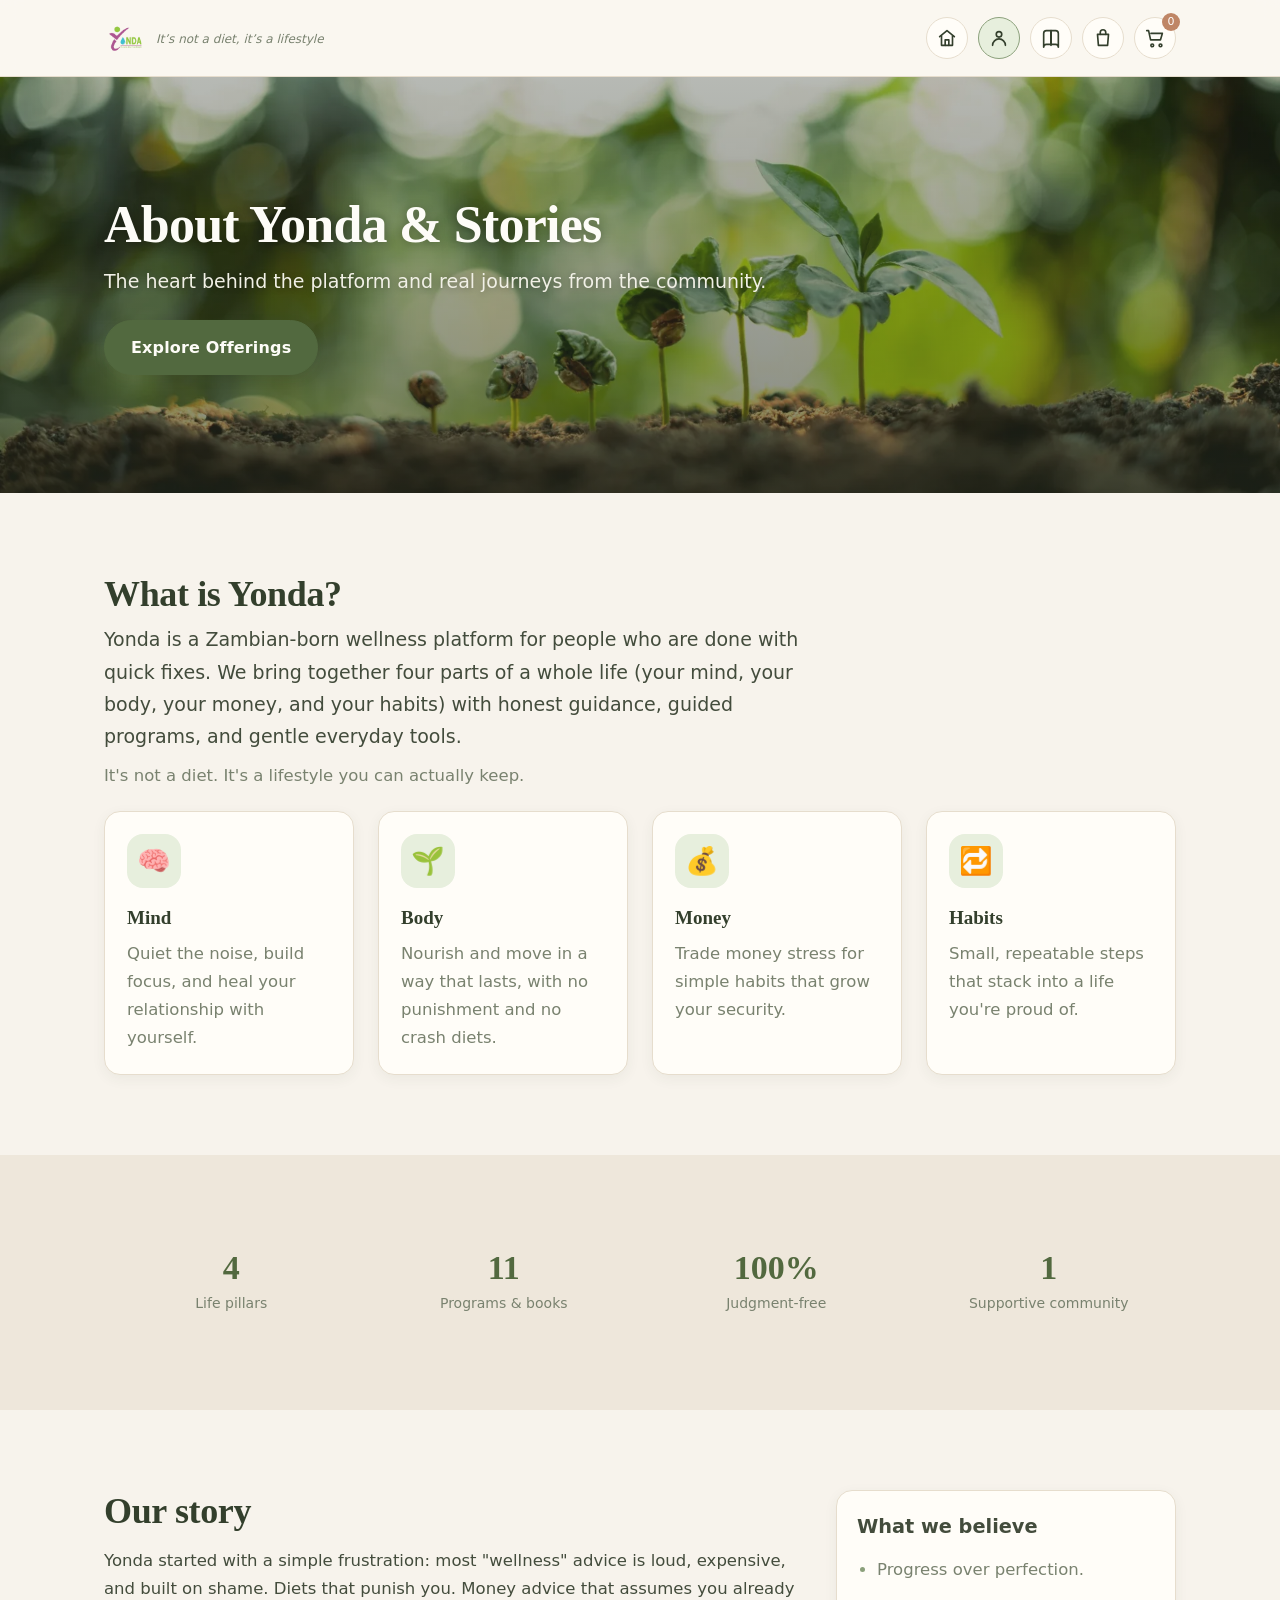
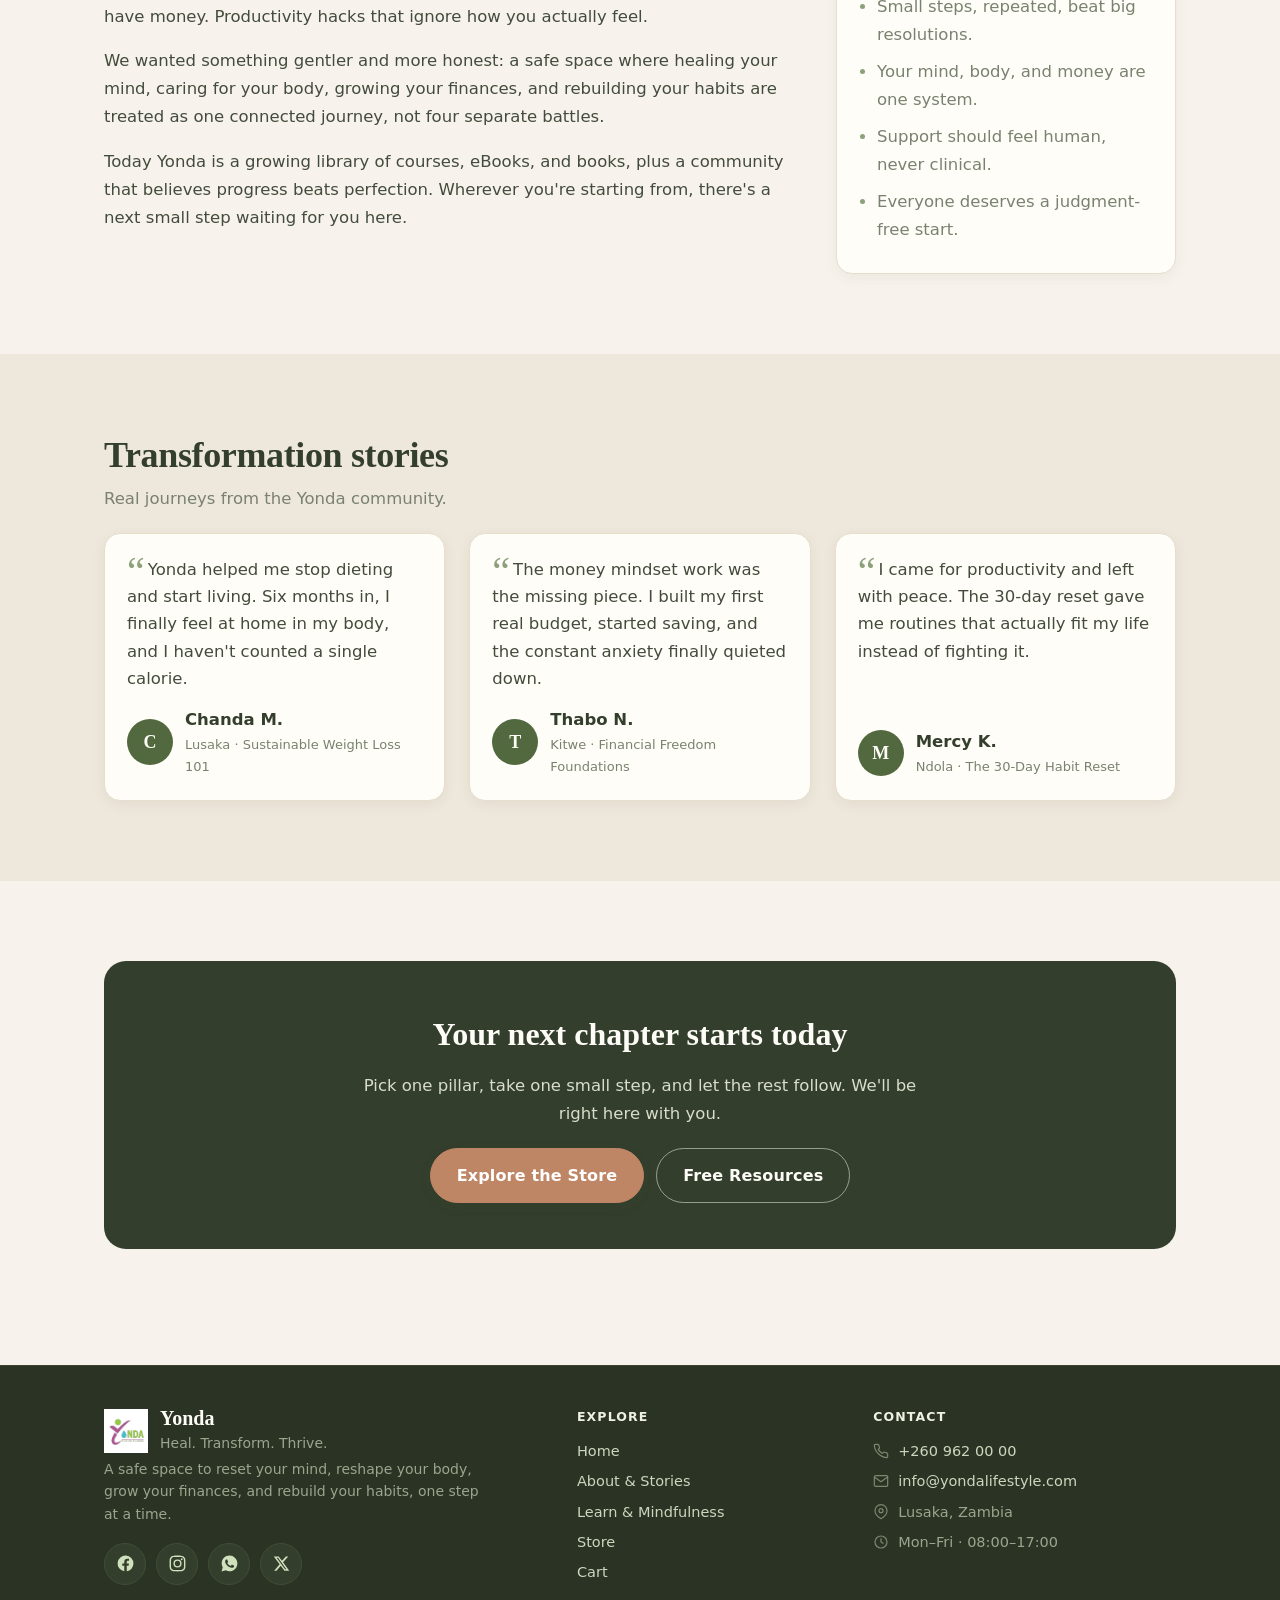
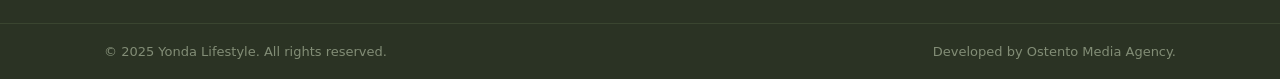
==== commit 2d22d186: "Refresh navigation icon set" ====
--- a/about-stories.html
+++ b/about-stories.html
@@ -29,7 +29,7 @@
           <div><span class="brand-tagline">It’s not a diet, it’s a lifestyle</span></div>
         </div>
         <button class="nav-toggle" aria-expanded="false" aria-controls="site-menu" aria-label="Toggle menu"><svg viewBox="0 0 24 24" aria-hidden="true"><path d="M3 6h18M3 12h18M3 18h18" stroke="currentColor" stroke-width="2" stroke-linecap="round"/></svg></button>
-        <nav id="site-menu" class="nav-links"><a href="index.html" class="nav-icon" aria-label="Home" title="Home"><svg viewBox="0 0 24 24" aria-hidden="true"><path d="M3 11l9-8 9 8"/><path d="M9 21V11h6v10"/></svg><span class="sr-only">Home</span></a> <a href="about-stories.html" class="nav-icon active" aria-label="About & Stories" title="About & Stories"><svg viewBox="0 0 24 24" aria-hidden="true"><path d="M4 19h12a2 2 0 0 0 2-2V6a2 2 0 0 0-2-2H6a2 2 0 0 0-2 2v13z"/><path d="M6 6h10"/></svg><span class="sr-only">About & Stories</span></a> <a href="learn-mindfulness.html" class="nav-icon" aria-label="Learn & Mindfulness" title="Learn & Mindfulness"><svg viewBox="0 0 24 24" aria-hidden="true"><path d="M9 18h6"/><path d="M10 22h4"/><path d="M12 2a7 7 0 0 0-4 12c1 1 1 2 1 3h6c0-1 0-2 1-3a7 7 0 0 0-4-12z"/></svg><span class="sr-only">Learn & Mindfulness</span></a> <a href="store.html" class="nav-icon" aria-label="Store (Courses & Books)" title="Store (Courses & Books)"><svg viewBox="0 0 24 24" aria-hidden="true"><path d="M6 2h12l2 6H4l2-6z"/><path d="M4 8h16l-1 12a2 2 0 0 1-2 2H7a2 2 0 0 1-2-2L4 8z"/><path d="M9 12v-2a3 3 0 0 1 6 0v2"/></svg><span class="sr-only">Store (Courses & Books)</span></a> <a href="cart.html" class="nav-icon" aria-label="Cart" title="Cart"><svg viewBox="0 0 24 24" aria-hidden="true"><circle cx="9" cy="21" r="1"/><circle cx="20" cy="21" r="1"/><path d="M1 1h4l2.5 12.5a2 2 0 0 0 2 1.5h9.5a2 2 0 0 0 2-1.5l1.5-7.5H6"/></svg><span id="cart-count" class="cart-badge">0</span><span class="sr-only">Cart</span></a></nav>
+        <nav id="site-menu" class="nav-links"><a href="index.html" class="nav-icon" aria-label="Home" title="Home"><svg viewBox="0 0 24 24" aria-hidden="true"><path d="M4 10.5 12 4l8 6.5"/><path d="M6 9.5V20h12V9.5"/><path d="M10 20v-6h4v6"/></svg><span class="sr-only">Home</span></a> <a href="about-stories.html" class="nav-icon active" aria-label="About & Stories" title="About & Stories"><svg viewBox="0 0 24 24" aria-hidden="true"><circle cx="12" cy="8" r="3"/><path d="M5 20a7 7 0 0 1 14 0"/></svg><span class="sr-only">About & Stories</span></a> <a href="learn-mindfulness.html" class="nav-icon" aria-label="Learn & Mindfulness" title="Learn & Mindfulness"><svg viewBox="0 0 24 24" aria-hidden="true"><path d="M12 6v14"/><path d="M4 7a3 3 0 0 1 3-3h5v15H7a3 3 0 0 0-3 3z"/><path d="M20 7a3 3 0 0 0-3-3h-5v15h5a3 3 0 0 1 3 3z"/></svg><span class="sr-only">Learn & Mindfulness</span></a> <a href="store.html" class="nav-icon" aria-label="Store (Courses & Books)" title="Store (Courses & Books)"><svg viewBox="0 0 24 24" aria-hidden="true"><path d="M6 8h12l-1 12H7L6 8z"/><path d="M9 8V6a3 3 0 1 1 6 0v2"/></svg><span class="sr-only">Store (Courses & Books)</span></a> <a href="cart.html" class="nav-icon" aria-label="Cart" title="Cart"><svg viewBox="0 0 24 24" aria-hidden="true"><circle cx="9" cy="20" r="1.5"/><circle cx="18" cy="20" r="1.5"/><path d="M3 4h2l2.2 10h10.8l2-7H7.6"/></svg><span id="cart-count" class="cart-badge">0</span><span class="sr-only">Cart</span></a></nav>
       </div>
     </div>
   </header>
